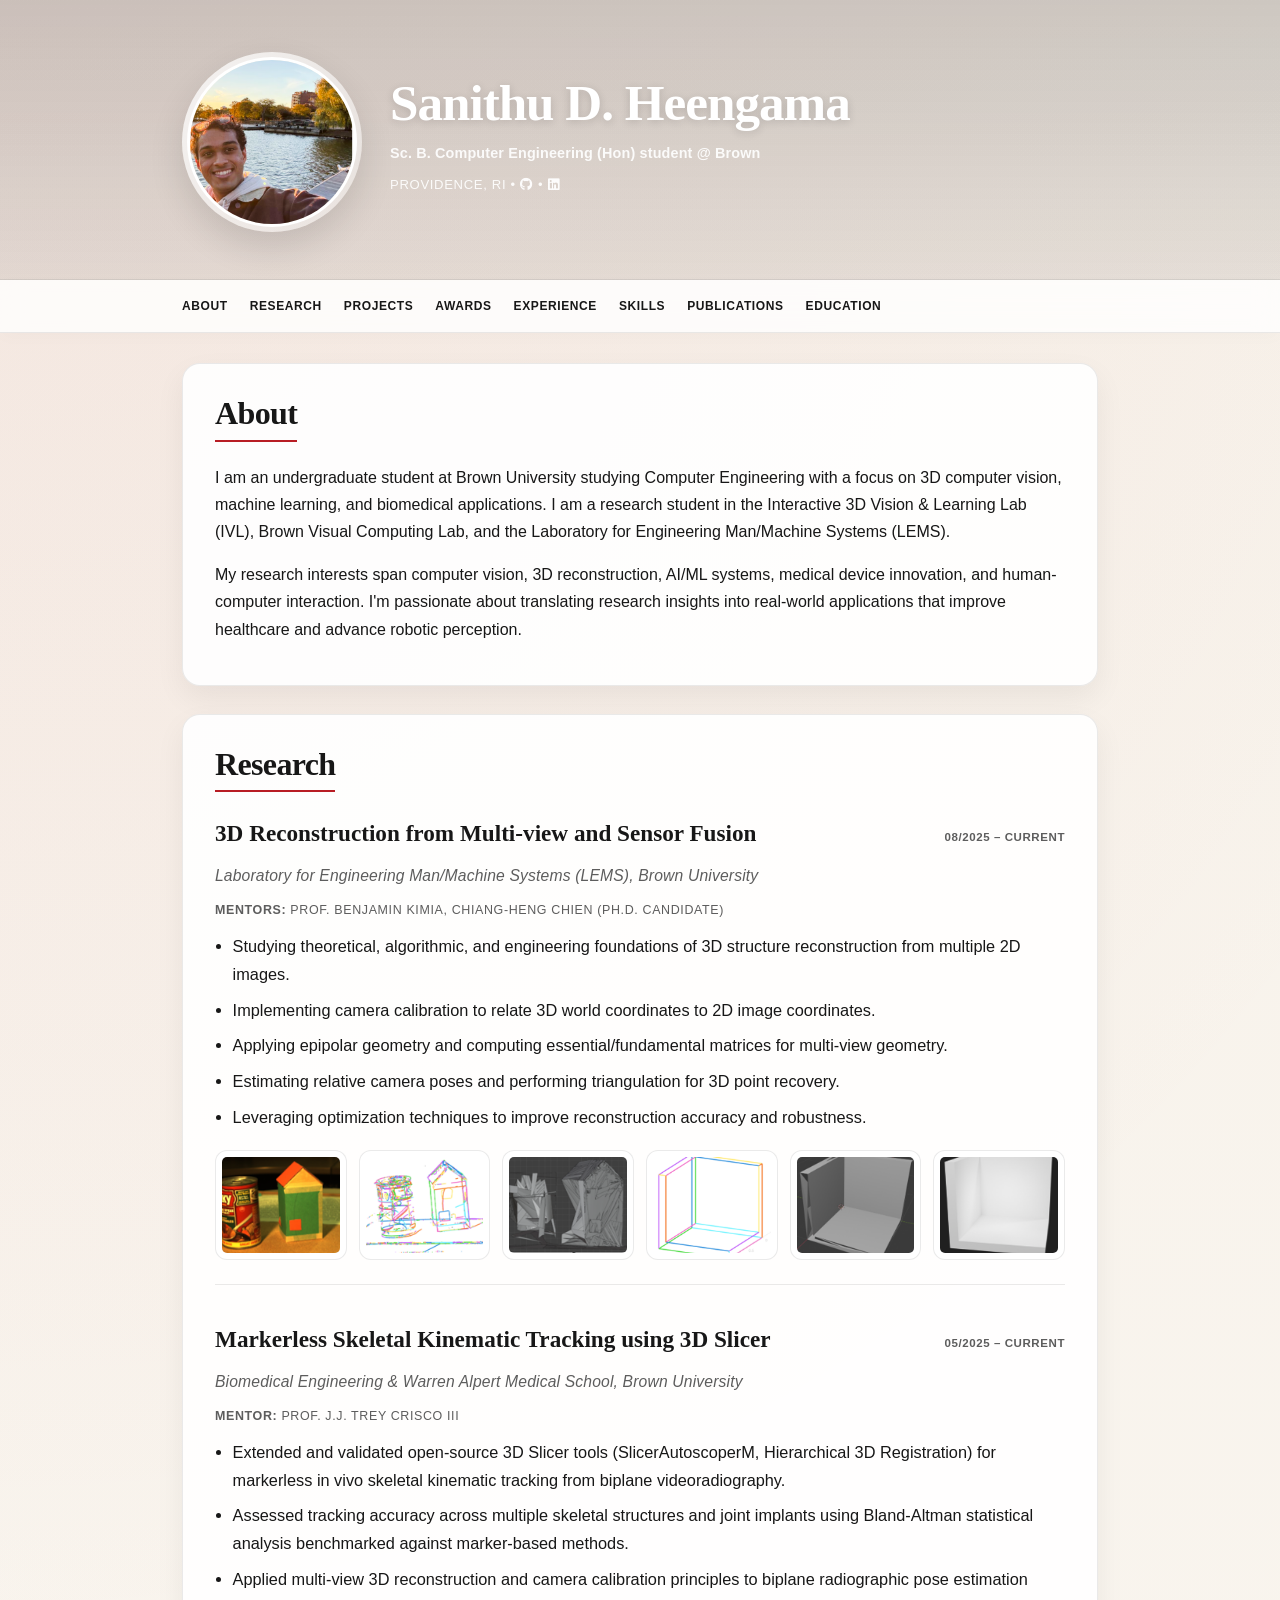
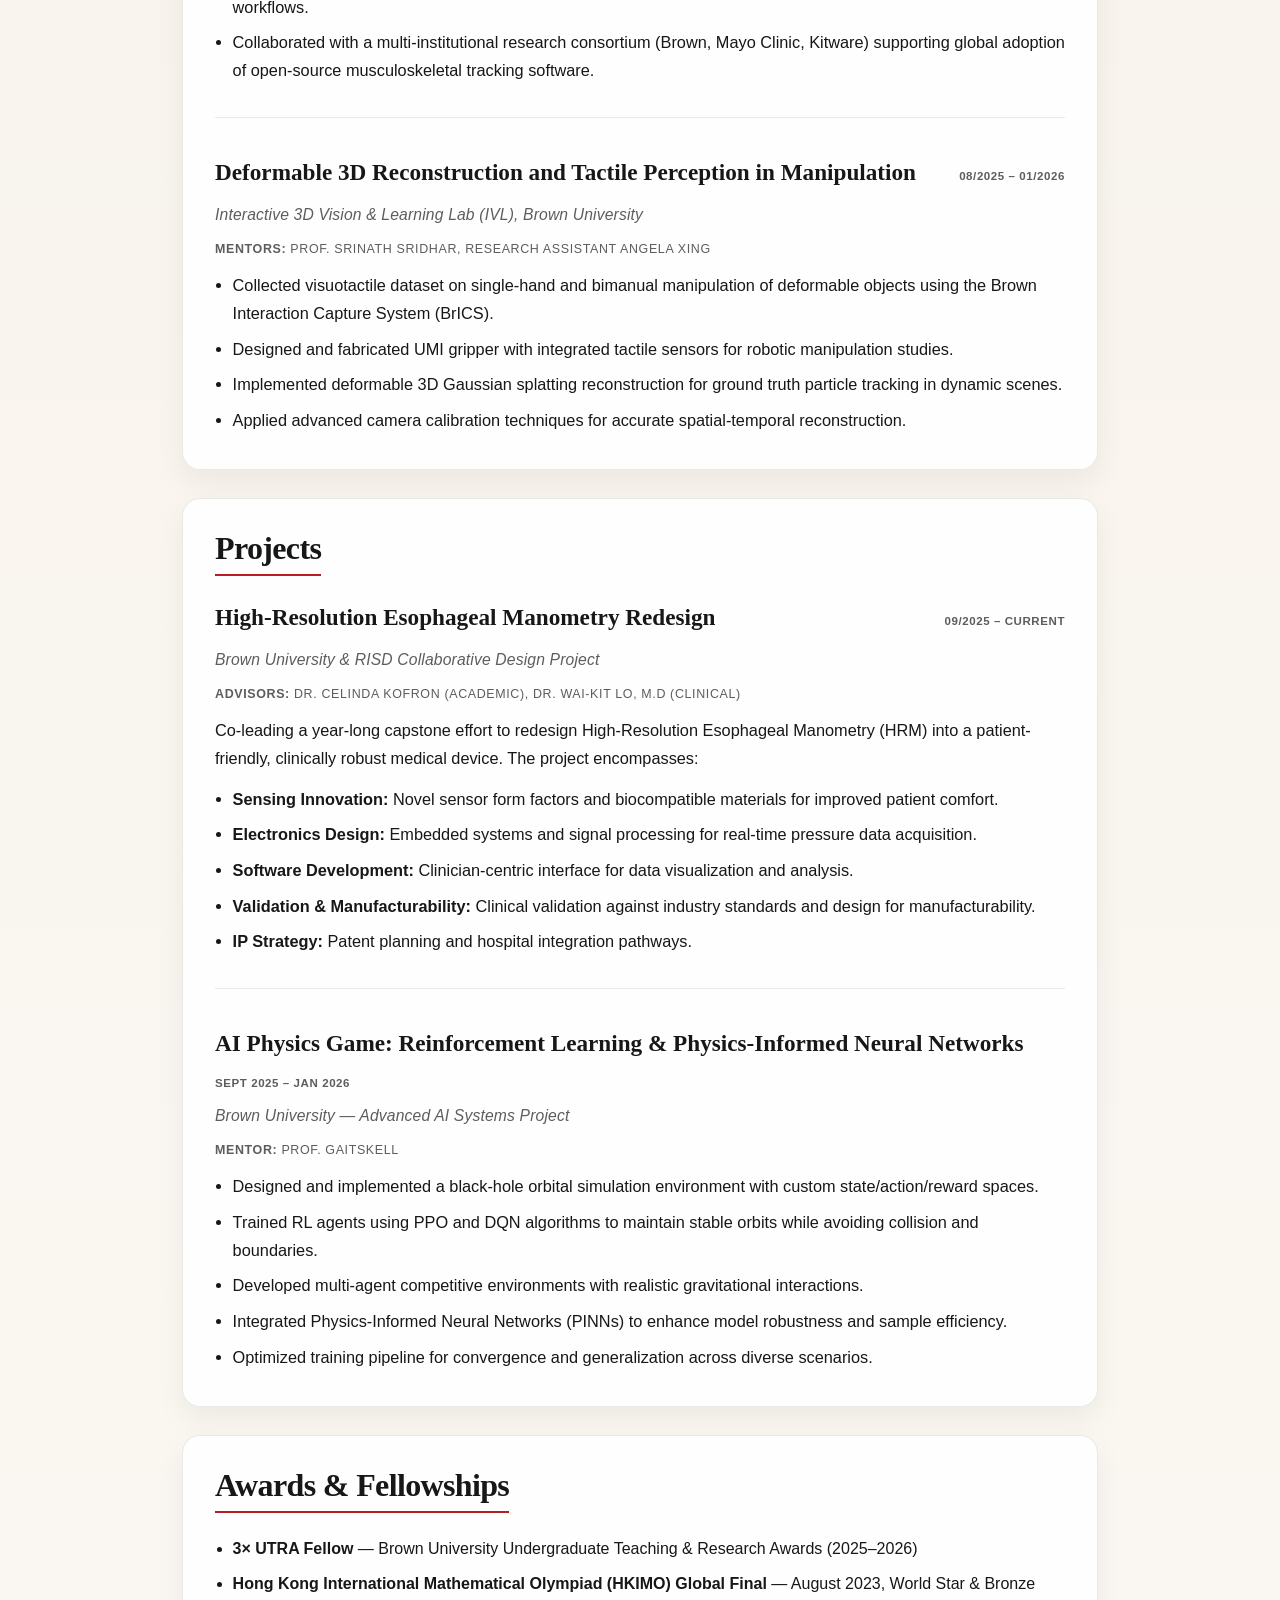
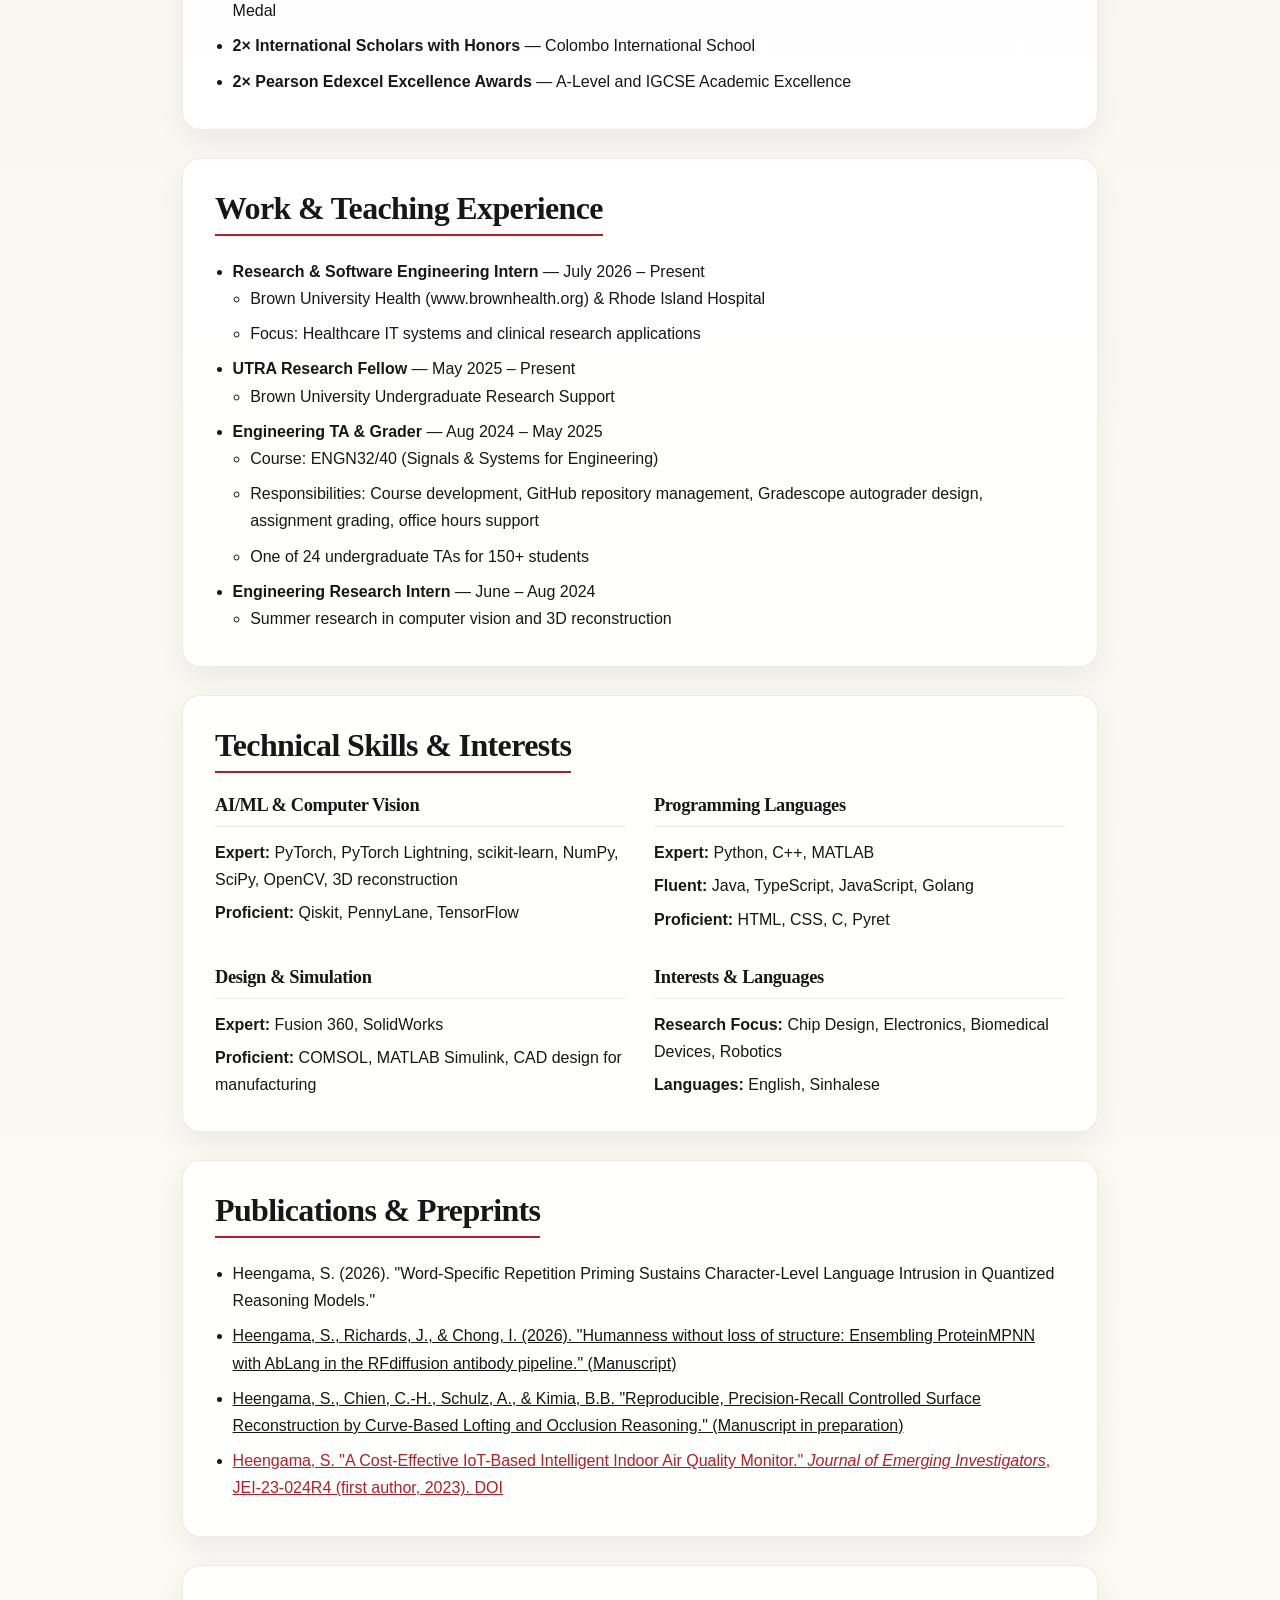
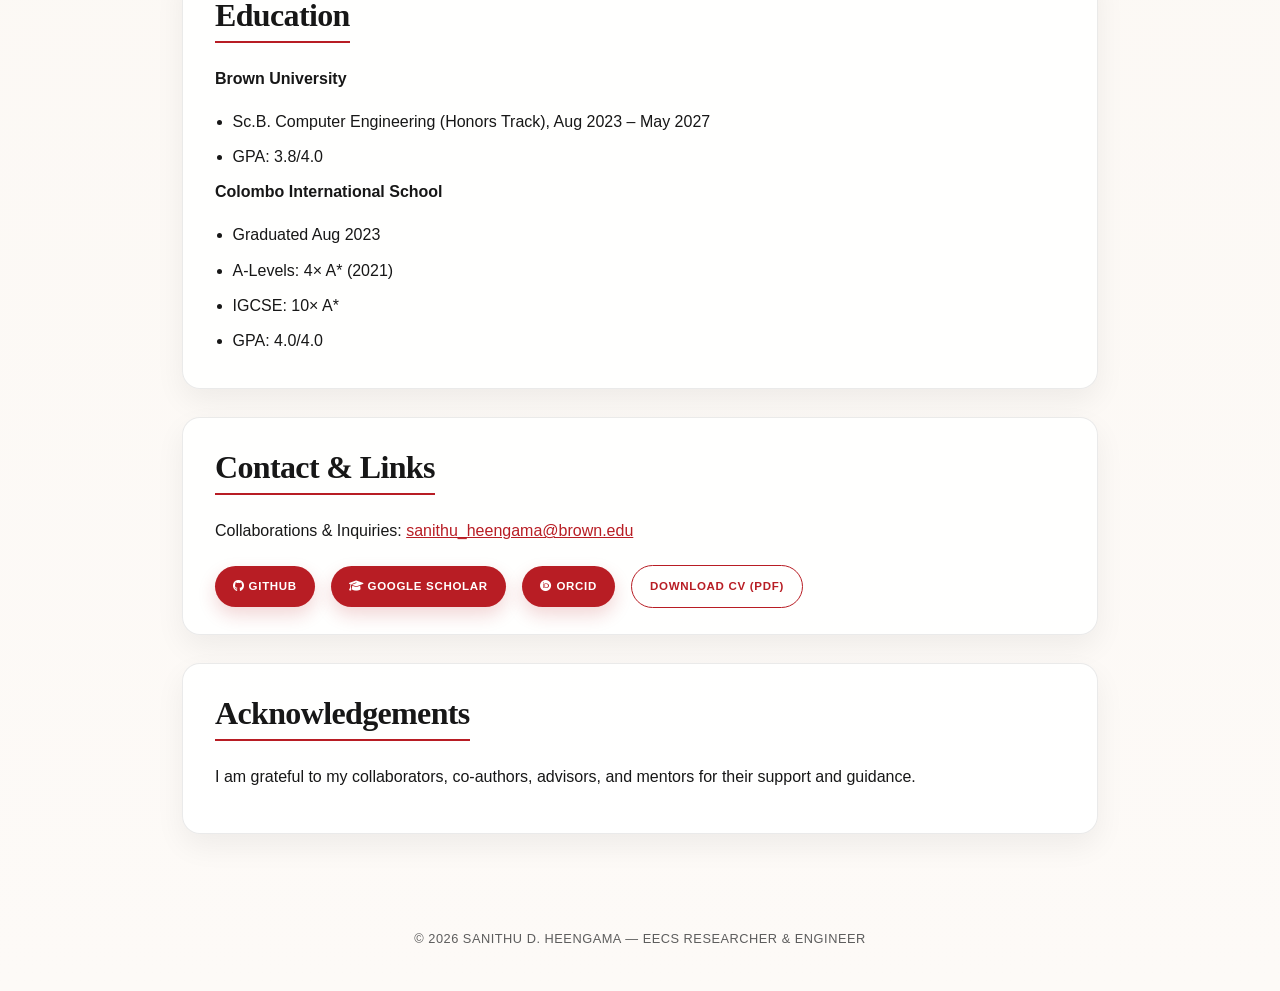
==== index.html @ b4d7bc7a "Fix DOI link formatting in publications section" ====
<!doctype html>
<html lang="en">

<head>
  <meta charset="utf-8" />
  <meta name="viewport" content="width=device-width,initial-scale=1" />
  <title>Sanithu D. Heengama — Portfolio</title>
  <link rel="stylesheet" href="assets/style.css">
  <link rel="stylesheet" href="https://cdnjs.cloudflare.com/ajax/libs/font-awesome/6.4.2/css/all.min.css">
</head>

<body>
  <header class="site-header">
    <div class="container header-inner">
      <div class="avatar-wrap" data-reveal>
        <img class="avatar" id="profileImage" src="assets/Sanuthu_Heengama_Pic_2.jpg" alt="Sanithu Heengama" />
      </div>
      <div>
        <h1 class="name">Sanithu D. Heengama</h1>
        <p class="tagline">Sc. B. Computer Engineering (Hon) student @ Brown</p>
        <p class="meta">
          Providence, RI •
          <a href="https://github.com/sanithuheen" class="social-icon github-icon" title="GitHub"><i
              class="fab fa-github"></i></a> •
          <a href="https://www.linkedin.com/in/sanithu-heengama/" class="social-icon" title="LinkedIn"><i
              class="fab fa-linkedin"></i></a>
        </p>
      </div>
    </div>
  </header>

  <nav class="nav">
    <div class="container">
      <a href="#about">About</a>
      <a href="#research">Research</a>
      <a href="#projects">Projects</a>
      <a href="#awards">Awards</a>
      <a href="#experience">Experience</a>
      <a href="#skills">Skills</a>
      <a href="#publications">Publications</a>
      <a href="#education">Education</a>
    </div>
  </nav>

  <main class="container">
    <section id="about" class="card" data-reveal>
      <h2>About</h2>
      <p>I am an undergraduate student at Brown University studying Computer Engineering with a focus on 3D computer vision, machine learning, and biomedical applications. I am a research student in the Interactive 3D Vision & Learning Lab (IVL), Brown Visual Computing Lab, and the Laboratory for Engineering Man/Machine Systems (LEMS).</p>
      <p>My research interests span computer vision, 3D reconstruction, AI/ML systems, medical device innovation, and human-computer interaction. I'm passionate about translating research insights into real-world applications that improve healthcare and advance robotic perception.</p>
    </section>

    <section id="research" class="card" data-reveal>
      <h2>Research</h2>

      <div class="project-item">
        <div class="project-header">
          <div class="project-title">3D Reconstruction from Multi-view and Sensor Fusion</div>
          <div class="project-date">08/2025 – Current</div>
        </div>
        <div class="project-subtitle">Laboratory for Engineering Man/Machine Systems (LEMS), Brown University</div>
        <div class="mentors"><strong>Mentors:</strong> Prof. Benjamin Kimia, Chiang-Heng Chien (Ph.D. Candidate)</div>
        <div class="project-content">
          <ul>
            <li>Studying theoretical, algorithmic, and engineering foundations of 3D structure reconstruction from multiple 2D images.</li>
            <li>Implementing camera calibration to relate 3D world coordinates to 2D image coordinates.</li>
            <li>Applying epipolar geometry and computing essential/fundamental matrices for multi-view geometry.</li>
            <li>Estimating relative camera poses and performing triangulation for 3D point recovery.</li>
            <li>Leveraging optimization techniques to improve reconstruction accuracy and robustness.</li>
          </ul>

          <div class="project-gallery">
            <img src="assets/data_image_a.png" alt="Data image A" class="zoom-img" />
            <img src="assets/data_image_b.png" alt="Data image B" class="zoom-img" />
            <img src="assets/data_image_c.png" alt="Data image C" class="zoom-img" />
            <img src="assets/Preliminary_a.png" alt="Preliminary image A" class="zoom-img" />
            <img src="assets/Preliminary_b.png" alt="Preliminary image B" class="zoom-img" />
            <img src="assets/Preliminary_c.png" alt="Preliminary image C" class="zoom-img" />
          </div>
        </div>
      </div>

      <div class="project-item">
        <div class="project-header">
          <div class="project-title">Markerless Skeletal Kinematic Tracking using 3D Slicer</div>
          <div class="project-date">05/2025 – Current</div>
        </div>
        <div class="project-subtitle">Biomedical Engineering & Warren Alpert Medical School, Brown University</div>
        <div class="mentors"><strong>Mentor:</strong> Prof. J.J. Trey Crisco III</div>
        <div class="project-content">
          <ul>
            <li>Extended and validated open-source 3D Slicer tools (SlicerAutoscoperM, Hierarchical 3D Registration) for markerless in vivo skeletal kinematic tracking from biplane videoradiography.</li>
            <li>Assessed tracking accuracy across multiple skeletal structures and joint implants using Bland-Altman statistical analysis benchmarked against marker-based methods.</li>
            <li>Applied multi-view 3D reconstruction and camera calibration principles to biplane radiographic pose estimation workflows.</li>
            <li>Collaborated with a multi-institutional research consortium (Brown, Mayo Clinic, Kitware) supporting global adoption of open-source musculoskeletal tracking software.</li>
          </ul>
        </div>
      </div>

      <div class="project-item">
        <div class="project-header">
          <div class="project-title">Deformable 3D Reconstruction and Tactile Perception in Manipulation</div>
          <div class="project-date">08/2025 – 01/2026</div>
        </div>
        <div class="project-subtitle">Interactive 3D Vision & Learning Lab (IVL), Brown University</div>
        <div class="mentors"><strong>Mentors:</strong> Prof. Srinath Sridhar, Research Assistant Angela Xing</div>
        <div class="project-content">
          <ul>
            <li>Collected visuotactile dataset on single-hand and bimanual manipulation of deformable objects using the Brown Interaction Capture System (BrICS).</li>
            <li>Designed and fabricated UMI gripper with integrated tactile sensors for robotic manipulation studies.</li>
            <li>Implemented deformable 3D Gaussian splatting reconstruction for ground truth particle tracking in dynamic scenes.</li>
            <li>Applied advanced camera calibration techniques for accurate spatial-temporal reconstruction.</li>
          </ul>
        </div>
      </div>
    </section>

    <section id="projects" class="card" data-reveal>
      <h2>Projects</h2>

      <div class="project-item">
        <div class="project-header">
          <div class="project-title">High-Resolution Esophageal Manometry Redesign</div>
          <div class="project-date">09/2025 – Current</div>
        </div>
        <div class="project-subtitle">Brown University & RISD Collaborative Design Project</div>
        <div class="mentors"><strong>Advisors:</strong> Dr. Celinda Kofron (Academic), Dr. Wai-Kit Lo, M.D (Clinical)</div>
        <div class="project-content">
          <p>Co-leading a year-long capstone effort to redesign High-Resolution Esophageal Manometry (HRM) into a patient-friendly, clinically robust medical device. The project encompasses:</p>
          <ul>
            <li><strong>Sensing Innovation:</strong> Novel sensor form factors and biocompatible materials for improved patient comfort.</li>
            <li><strong>Electronics Design:</strong> Embedded systems and signal processing for real-time pressure data acquisition.</li>
            <li><strong>Software Development:</strong> Clinician-centric interface for data visualization and analysis.</li>
            <li><strong>Validation & Manufacturability:</strong> Clinical validation against industry standards and design for manufacturability.</li>
            <li><strong>IP Strategy:</strong> Patent planning and hospital integration pathways.</li>
          </ul>
        </div>
      </div>

      <div class="project-item">
        <div class="project-header">
          <div class="project-title">AI Physics Game: Reinforcement Learning & Physics-Informed Neural Networks</div>
          <div class="project-date">Sept 2025 – Jan 2026</div>
        </div>
        <div class="project-subtitle">Brown University — Advanced AI Systems Project</div>
        <div class="mentors"><strong>Mentor:</strong> Prof. Gaitskell</div>
        <div class="project-content">
          <ul>
            <li>Designed and implemented a black-hole orbital simulation environment with custom state/action/reward spaces.</li>
            <li>Trained RL agents using PPO and DQN algorithms to maintain stable orbits while avoiding collision and boundaries.</li>
            <li>Developed multi-agent competitive environments with realistic gravitational interactions.</li>
            <li>Integrated Physics-Informed Neural Networks (PINNs) to enhance model robustness and sample efficiency.</li>
            <li>Optimized training pipeline for convergence and generalization across diverse scenarios.</li>
          </ul>
        </div>
      </div>
    </section>

    <section id="awards" class="card" data-reveal>
      <h2>Awards & Fellowships</h2>
      <ul>
        <li><strong>3× UTRA Fellow</strong> — Brown University Undergraduate Teaching & Research Awards (2025–2026)</li>
        <li><strong>Hong Kong International Mathematical Olympiad (HKIMO) Global Final</strong> — August 2023, World Star & Bronze Medal</li>
        <li><strong>2× International Scholars with Honors</strong> — Colombo International School</li>
        <li><strong>2× Pearson Edexcel Excellence Awards</strong> — A-Level and IGCSE Academic Excellence</li>
      </ul>
    </section>

    <section id="experience" class="card" data-reveal>
      <h2>Work & Teaching Experience</h2>
      <ul>
        <li><strong>Research & Software Engineering Intern</strong> — July 2026 – Present
          <ul>
            <li>Brown University Health (www.brownhealth.org) & Rhode Island Hospital</li>
            <li>Focus: Healthcare IT systems and clinical research applications</li>
          </ul>
        </li>
        <li><strong>UTRA Research Fellow</strong> — May 2025 – Present
          <ul>
            <li>Brown University Undergraduate Research Support</li>
          </ul>
        </li>
        <li><strong>Engineering TA & Grader</strong> — Aug 2024 – May 2025
          <ul>
            <li>Course: ENGN32/40 (Signals & Systems for Engineering)</li>
            <li>Responsibilities: Course development, GitHub repository management, Gradescope autograder design, assignment grading, office hours support</li>
            <li>One of 24 undergraduate TAs for 150+ students</li>
          </ul>
        </li>
        <li><strong>Engineering Research Intern</strong> — June – Aug 2024
          <ul>
            <li>Summer research in computer vision and 3D reconstruction</li>
          </ul>
        </li>
      </ul>
    </section>

    <section id="skills" class="card" data-reveal>
      <h2>Technical Skills & Interests</h2>
      <div class="skills-grid">
        <div>
          <h3>AI/ML & Computer Vision</h3>
          <p><strong>Expert:</strong> PyTorch, PyTorch Lightning, scikit-learn, NumPy, SciPy, OpenCV, 3D reconstruction</p>
          <p><strong>Proficient:</strong> Qiskit, PennyLane, TensorFlow</p>
        </div>
        <div>
          <h3>Programming Languages</h3>
          <p><strong>Expert:</strong> Python, C++, MATLAB</p>
          <p><strong>Fluent:</strong> Java, TypeScript, JavaScript, Golang</p>
          <p><strong>Proficient:</strong> HTML, CSS, C, Pyret</p>
        </div>
        <div>
          <h3>Design & Simulation</h3>
          <p><strong>Expert:</strong> Fusion 360, SolidWorks</p>
          <p><strong>Proficient:</strong> COMSOL, MATLAB Simulink, CAD design for manufacturing</p>
        </div>
        <div>
          <h3>Interests & Languages</h3>
          <p><strong>Research Focus:</strong> Chip Design, Electronics, Biomedical Devices, Robotics</p>
          <p><strong>Languages:</strong> English, Sinhalese</p>
        </div>
      </div>
    </section>

    <section id="publications" class="card" data-reveal>
      <h2>Publications & Preprints</h2>
      <ul>
        <li>
          Heengama, S. (2026). "Word-Specific Repetition Priming Sustains Character-Level Language Intrusion in Quantized Reasoning Models." 
          <a href="https://doi.org/10.5281/zenodo.22108468" target="_blank"> <DOI</a>
        </li>
        <li>
          Heengama, S., Richards, J., & Chong, I. (2026). "Humanness without loss of structure: Ensembling ProteinMPNN with AbLang in the RFdiffusion antibody pipeline." (Manuscript)
        </li>
        <li>
          Heengama, S., Chien, C.-H., Schulz, A., & Kimia, B.B. "Reproducible, Precision-Recall Controlled Surface Reconstruction by Curve-Based Lofting and Occlusion Reasoning." (Manuscript in preparation)
        </li>
        <li>
          Heengama, S. "A Cost-Effective IoT-Based Intelligent Indoor Air Quality Monitor." <em>Journal of Emerging Investigators</em>, JEI-23-024R4 (first author, 2023). <a href="https://doi.org/10.59720/23-024" target="_blank">DOI</a>
        </li>
      </ul>
    </section>

    <section id="education" class="card" data-reveal>
      <h2>Education</h2>
      <p><strong>Brown University</strong></p>      <ul>
        <li>Sc.B. Computer Engineering (Honors Track), Aug 2023 – May 2027</li>
        <li>GPA: 3.8/4.0</li>
      </ul>
      <p><strong>Colombo International School</strong></p>
      <ul>
        <li>Graduated Aug 2023</li>
        <li>A-Levels: 4× A* (2021)</li>
        <li>IGCSE: 10× A*</li>
        <li>GPA: 4.0/4.0</li>
      </ul>
    </section>

    <section id="contact" class="card" data-reveal>
      <h2>Contact & Links</h2>
      <p>Collaborations & Inquiries: <a href="mailto:sanithu_heengama@brown.edu">sanithu_heengama@brown.edu</a></p>
       <div class="contact-links" style="margin-top: 20px; display: flex; gap: 16px; align-items: center; flex-wrap: wrap;">
        <a class="btn" href="https://github.com/sanithuheen" target="_blank" title="GitHub">
          <i class="fab fa-github"></i> GitHub
        </a>
        <a class="btn" href="https://scholar.google.com/citations?hl=en&user=tO_ezy0AAAAJ" target="_blank" title="Google Scholar">
          <i class="fas fa-graduation-cap"></i> Google Scholar
        </a>
        <a class="btn" href="https://orcid.org/my-orcid?orcid=0009-0007-6651-8717" target="_blank" title="ORCID">
          <i class="fab fa-orcid"></i> ORCID
        </a>
        <a class="btn btn-outline" href="assets/ML_CompEng_EE_Grad_CV_Heengama.pdf" download>Download CV (PDF)</a>
      </div>
    </section>

    <section id="acknowledgements" class="card" data-reveal>
      <h2>Acknowledgements</h2>
      <p>I am grateful to my collaborators, co-authors, advisors, and mentors for their support and guidance.</p>
    </section>
  </main>

  <footer class="site-footer">
    <div class="container">© <span id="year"></span> Sanithu D. Heengama — EECS Researcher & Engineer</div>
  </footer>

  <div id="lightbox">
    <img src="" alt="Zoomed Image">
  </div>

  <script>
    document.getElementById('year').textContent = new Date().getFullYear();

    const profileImages = [
      'assets/Sanuthu_Heengama_Pic_2.jpg',
      'assets/Profile_web.png',
      'assets/SH_Profile.png'
    ];

    const profileImage = document.getElementById('profileImage');

    function getRandomProfileImage() {
      return profileImages[Math.floor(Math.random() * profileImages.length)];
    }

    function rotateProfileImage() {
      const newSrc = getRandomProfileImage();

      if (newSrc !== profileImage.src) {
        profileImage.style.opacity = '0';

        setTimeout(() => {
          profileImage.src = newSrc;
          profileImage.style.opacity = '1';
        }, 300);
      }
    }

    setTimeout(() => {
      rotateProfileImage();
    }, 100);

    const io = new IntersectionObserver((entries) => {
      entries.forEach(e => { if (e.isIntersecting) { e.target.classList.add('visible'); io.unobserve(e.target) } });
    }, { threshold: 0.1 });
    document.querySelectorAll('[data-reveal]').forEach(el => io.observe(el));

    const lightbox = document.getElementById('lightbox');
    const lightboxImg = lightbox.querySelector('img');

    document.querySelectorAll('.zoom-img').forEach(img => {
      img.addEventListener('click', () => {
        lightboxImg.src = img.src;
        lightbox.classList.add('active');
      });
    });

    lightbox.addEventListener('click', () => {
      lightbox.classList.remove('active');
    });
  </script>
</body>

</html>
---- assets/style.css ----
:root {
  --bg: #f7f2ea;
  --bg-strong: #efe5d6;
  --card: rgba(255, 255, 255, 0.9);
  --card-strong: #fffdfb;
  --ink: #171717;
  --muted: #5d5d5d;
  --muted-soft: #8a8a8a;
  --accent: #b81d24;
  --accent-dark: #8f161b;
  --line: rgba(23, 23, 23, 0.09);
  --shadow: 0 12px 30px rgba(17, 17, 17, 0.06);
  --radius: 18px;
  --font-headline: Georgia, "Times New Roman", Times, serif;
  --font-body: "Segoe UI", Arial, sans-serif;
  --font-secondary: "Trebuchet MS", "Segoe UI", sans-serif;
}

* {
  box-sizing: border-box;
}

html {
  scroll-behavior: smooth;
}

body {
  margin: 0;
  font-family: var(--font-body);
  background:
    radial-gradient(circle at top left, rgba(184, 29, 36, 0.06), transparent 28%),
    linear-gradient(180deg, var(--bg) 0%, #fdfaf7 100%);
  color: var(--ink);
  line-height: 1.7;
}

img {
  max-width: 100%;
  display: block;
}

a {
  color: inherit;
}

.card p a,
.card li a {
  color: var(--accent);
}

.card a.btn {
  color: white;
}

.card a.btn-outline {
  color: var(--accent);
}

.card a.btn-outline:hover {
  color: var(--accent-dark);
}

.contact-links {
  display: flex;
  flex-wrap: wrap;
  gap: 10px 12px;
  align-items: center;
  margin-top: 1rem;
}

h1,
h2,
h3,
.name {
  font-family: var(--font-headline);
  color: var(--ink);
  line-height: 1.1;
  letter-spacing: -0.02em;
}

h1,
h2,
h3 {
  margin: 0 0 0.9rem;
}

p,
ul,
ol {
  margin-top: 0;
}

.tagline,
.meta,
.nav a,
.project-date,
.btn,
.mentors,
.project-subtitle {
  font-family: var(--font-secondary);
  letter-spacing: 0.05em;
}

/* Header & Nav */
.site-header {
  position: relative;
  background-image:
    linear-gradient(rgba(17, 17, 17, 0.18), rgba(17, 17, 17, 0.08)),
    url('hero.jpg');
  background-size: cover;
  background-position: center;
  padding: 52px 0 38px;
  min-height: 280px;
  border-bottom: 1px solid rgba(255, 255, 255, 0.12);
}

.container {
  max-width: 980px;
  margin: 0 auto;
  padding: 0 32px;
}

.header-inner {
  display: flex;
  align-items: center;
  gap: 28px;
}

.avatar-wrap {
  position: relative;
  flex-shrink: 0;
  width: 180px;
  height: 180px;
  border-radius: 50%;
  padding: 5px;
  background: linear-gradient(135deg, rgba(255, 255, 255, 0.8), rgba(255, 255, 255, 0.35));
  box-shadow: 0 15px 35px rgba(0, 0, 0, 0.12);
}

.avatar {
  width: 100%;
  height: 100%;
  object-fit: cover;
  border-radius: 50%;
  border: 3px solid rgba(255, 255, 255, 0.9);
  display: block;
  transition: opacity 0.5s ease, transform 0.4s ease, filter 0.4s ease;
  filter: saturate(1.05) contrast(1.02);
  background: #f3efe8;
}

.avatar-wrap:hover .avatar {
  transform: scale(1.02);
}

.name {
  font-size: clamp(2.2rem, 4vw, 3.2rem);
  margin: 0;
  color: #fff;
  text-shadow: 0 2px 8px rgba(0, 0, 0, 0.15);
}

.tagline {
  margin: 10px 0 0;
  font-size: 0.9rem;
  font-weight: 600;
  color: rgba(255, 255, 255, 0.9);
  letter-spacing: 0.01em;
  text-transform: none;
}

.meta {
  margin-top: 8px;
  font-size: 0.82rem;
  color: rgba(255, 255, 255, 0.9);
  text-transform: uppercase;
}

.meta a {
  color: #fff;
  text-decoration: none;
  opacity: 0.95;
}

.meta a:hover {
  color: #fff;
  opacity: 1;
}

.nav {
  position: sticky;
  top: 0;
  z-index: 100;
  background: rgba(255, 255, 255, 0.8);
  backdrop-filter: blur(12px);
  -webkit-backdrop-filter: blur(12px);
  border-bottom: 1px solid var(--line);
  box-shadow: 0 4px 18px rgba(17, 17, 17, 0.02);
}

.nav .container {
  display: flex;
  flex-wrap: wrap;
  gap: 18px 22px;
  align-items: center;
  padding-top: 16px;
  padding-bottom: 16px;
}

.nav a {
  position: relative;
  color: var(--ink);
  text-decoration: none;
  font-size: 0.75rem;
  font-weight: 700;
  text-transform: uppercase;
  transition: color 0.2s ease;
}

.nav a::after {
  content: "";
  position: absolute;
  left: 0;
  bottom: -6px;
  width: 100%;
  height: 2px;
  background: var(--accent);
  transform: scaleX(0);
  transform-origin: left;
  transition: transform 0.2s ease;
}

.nav a:hover {
  color: var(--accent);
}

.nav a:hover::after {
  transform: scaleX(1);
}

/* Cards */
main.container {
  padding-top: 30px;
  padding-bottom: 40px;
}

.card {
  background: var(--card);
  border: 1px solid var(--line);
  border-radius: var(--radius);
  box-shadow: var(--shadow);
  padding: 32px 32px 26px;
  margin-bottom: 28px;
}

.card h2 {
  display: inline-block;
  margin-bottom: 22px;
  padding-bottom: 8px;
  border-bottom: 2px solid var(--accent);
  font-size: clamp(1.5rem, 2.8vw, 2rem);
}

.project-item {
  margin-bottom: 2.2rem;
  padding-bottom: 1.5rem;
  border-bottom: 1px solid var(--line);
}

.project-item:last-child {
  border-bottom: none;
  margin-bottom: 0;
  padding-bottom: 0;
}

.project-header {
  display: flex;
  justify-content: space-between;
  align-items: baseline;
  flex-wrap: wrap;
  gap: 10px;
}

.project-title {
  font-size: clamp(1.1rem, 2vw, 1.45rem);
  font-weight: 700;
  font-family: var(--font-headline);
  color: var(--ink);
}

.project-date {
  font-size: 0.72rem;
  color: var(--muted);
  font-weight: 700;
  text-transform: uppercase;
  white-space: nowrap;
}

.project-subtitle {
  margin: 10px 0 10px;
  color: var(--muted);
  letter-spacing: 0.01em;
  text-transform: none;
  font-size: 0.98rem;
  font-style: italic;
}

.mentors {
  margin-bottom: 12px;
  font-size: 0.78rem;
  color: var(--muted);
  text-transform: uppercase;
}

.project-content {
  color: var(--ink);
  font-size: 1.02rem;
}

.project-content p {
  margin-bottom: 0.8rem;
}

.project-content ul,
.card ul,
.card ol {
  margin: 0;
  padding-left: 1.1rem;
}

.project-content li,
.card li {
  margin-bottom: 0.5rem;
}

.skills-grid {
  display: grid;
  grid-template-columns: repeat(2, minmax(0, 1fr));
  gap: 28px;
}

.skills-grid h3 {
  margin-bottom: 12px;
  padding-bottom: 10px;
  border-bottom: 1px solid var(--line);
  font-size: 1.15rem;
}

.skills-grid p {
  margin-bottom: 0.4rem;
}

.btn {
  display: inline-block;
  padding: 11px 18px;
  border-radius: 999px;
  background: var(--accent);
  color: white;
  text-decoration: none;
  font-size: 0.72rem;
  font-weight: 700;
  text-transform: uppercase;
  letter-spacing: 0.06em;
  transition: transform 0.2s ease, box-shadow 0.2s ease, background 0.2s ease;
  box-shadow: 0 8px 18px rgba(184, 29, 36, 0.18);
}

.btn:hover {
  background: var(--accent-dark);
  transform: translateY(-1px);
}

.btn-outline {
  background: transparent;
  border: 1px solid var(--accent);
  color: var(--accent);
  box-shadow: none;
}

.btn-outline:hover {
  background: rgba(184, 29, 36, 0.04);
  color: var(--accent-dark);
}

.site-footer {
  padding: 26px 0 42px;
  text-align: center;
  color: var(--muted);
  font-size: 0.8rem;
  letter-spacing: 0.04em;
  text-transform: uppercase;
}

/* Reveal */
[data-reveal] {
  opacity: 0;
  transform: translateY(18px);
  transition: opacity 0.7s ease, transform 0.7s ease;
}

[data-reveal].visible {
  opacity: 1;
  transform: translateY(0);
}

/* Project Gallery */
.project-gallery {
  display: grid;
  grid-template-columns: repeat(auto-fill, minmax(120px, 1fr));
  gap: 12px;
  margin-top: 18px;
}

.zoom-img {
  width: 100%;
  height: 110px;
  object-fit: cover;
  padding: 6px;
  border: 1px solid var(--line);
  border-radius: 12px;
  background: #fff;
  cursor: pointer;
  transition: transform 0.2s ease, border-color 0.2s ease, box-shadow 0.2s ease;
}

.zoom-img:hover {
  transform: translateY(-2px);
  border-color: rgba(184, 29, 36, 0.25);
  box-shadow: 0 8px 18px rgba(17, 17, 17, 0.08);
}

/* Lightbox */
#lightbox {
  position: fixed;
  inset: 0;
  display: none;
  align-items: center;
  justify-content: center;
  z-index: 9999;
  background: rgba(10, 10, 10, 0.82);
  cursor: zoom-out;
  padding: 24px;
}

#lightbox img {
  max-width: min(90vw, 980px);
  max-height: 90vh;
  border-radius: 14px;
  box-shadow: 0 30px 60px rgba(0, 0, 0, 0.35);
}

#lightbox.active {
  display: flex;
}

/* Mobile */
@media (max-width: 700px) {
  .site-header {
    padding-top: 32px;
    min-height: 220px;
  }

  .header-inner {
    flex-direction: column;
    align-items: flex-start;
    text-align: left;
  }

  .avatar-wrap {
    width: 140px;
    height: 140px;
  }

  .nav .container {
    gap: 10px 16px;
    padding-top: 12px;
    padding-bottom: 12px;
  }

  .nav a {
    font-size: 0.68rem;
  }

  .card {
    padding: 24px 20px 20px;
  }

  .skills-grid {
    grid-template-columns: 1fr;
  }

  .project-header {
    flex-direction: column;
    align-items: flex-start;
    gap: 4px;
  }

  .project-date {
    order: -1;
  }

  .contact-links .btn {
    flex: 1 1 100%;
    text-align: center;
  }
}
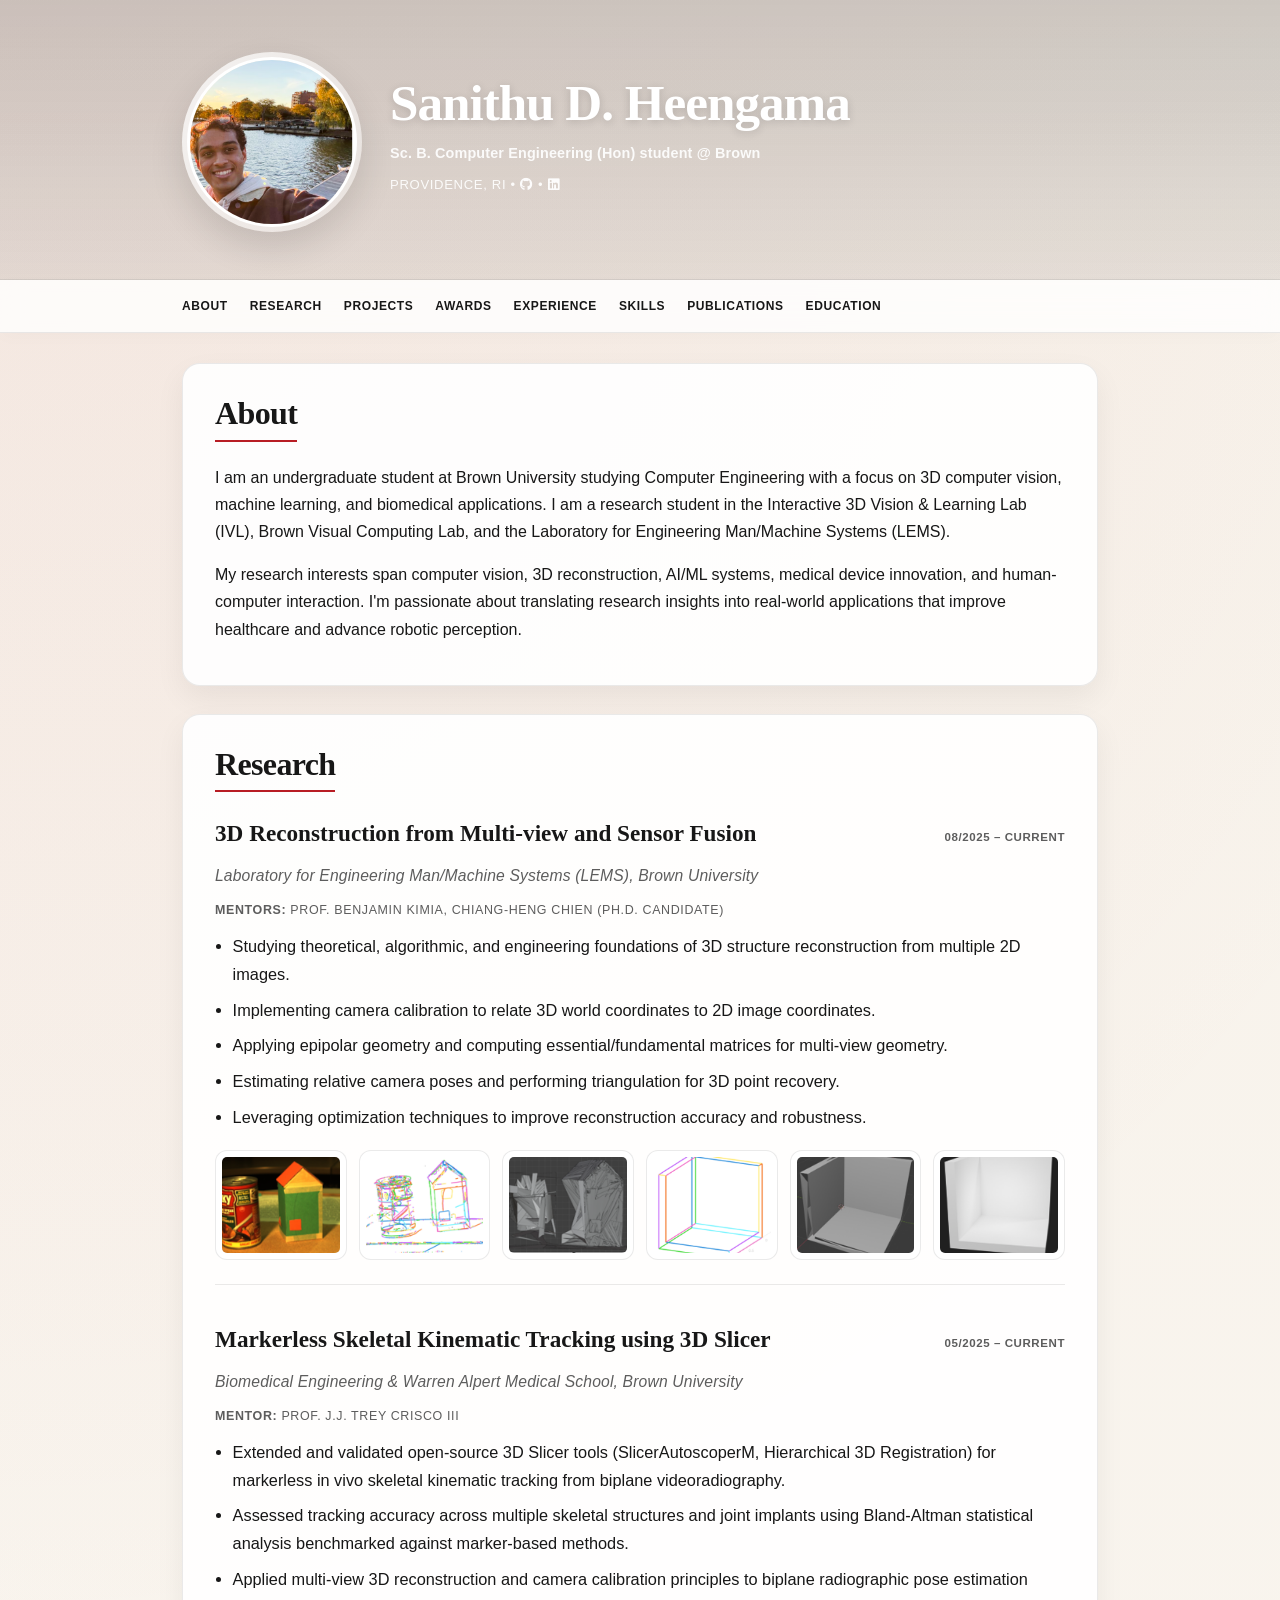
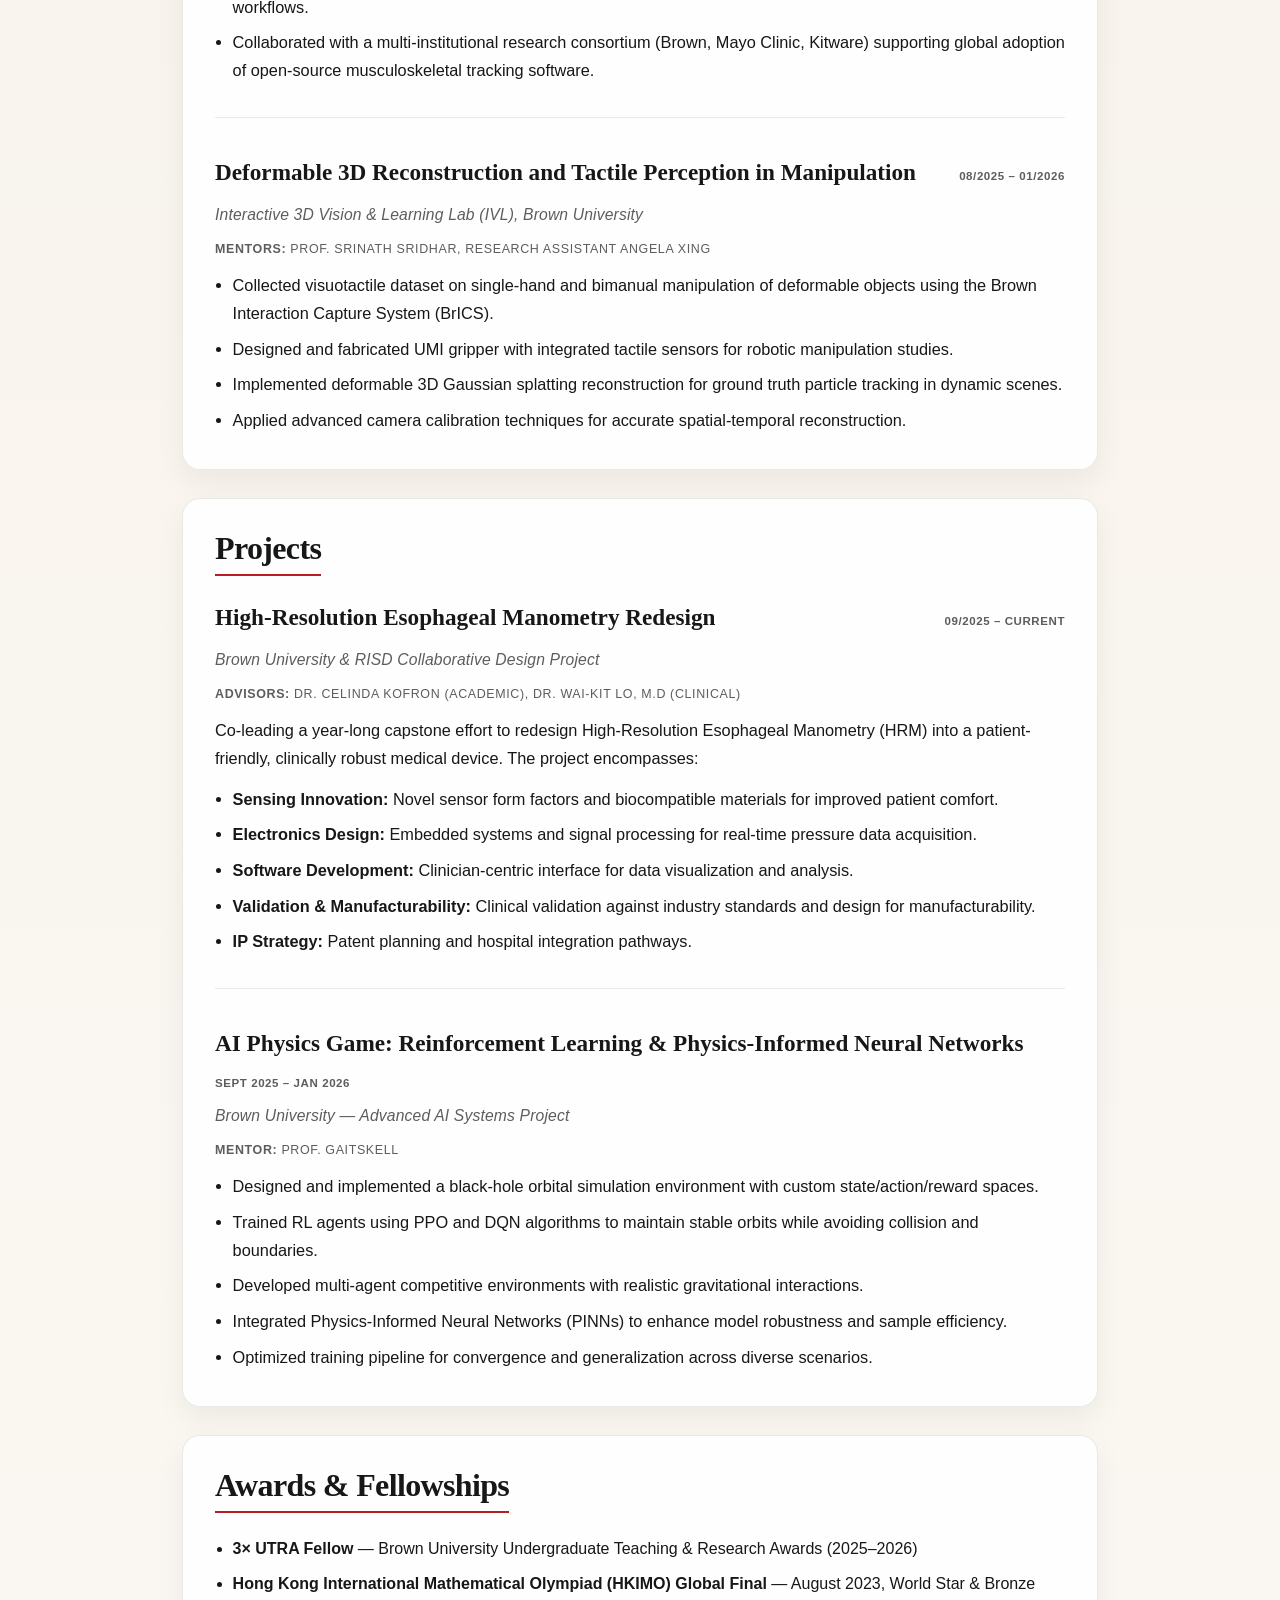
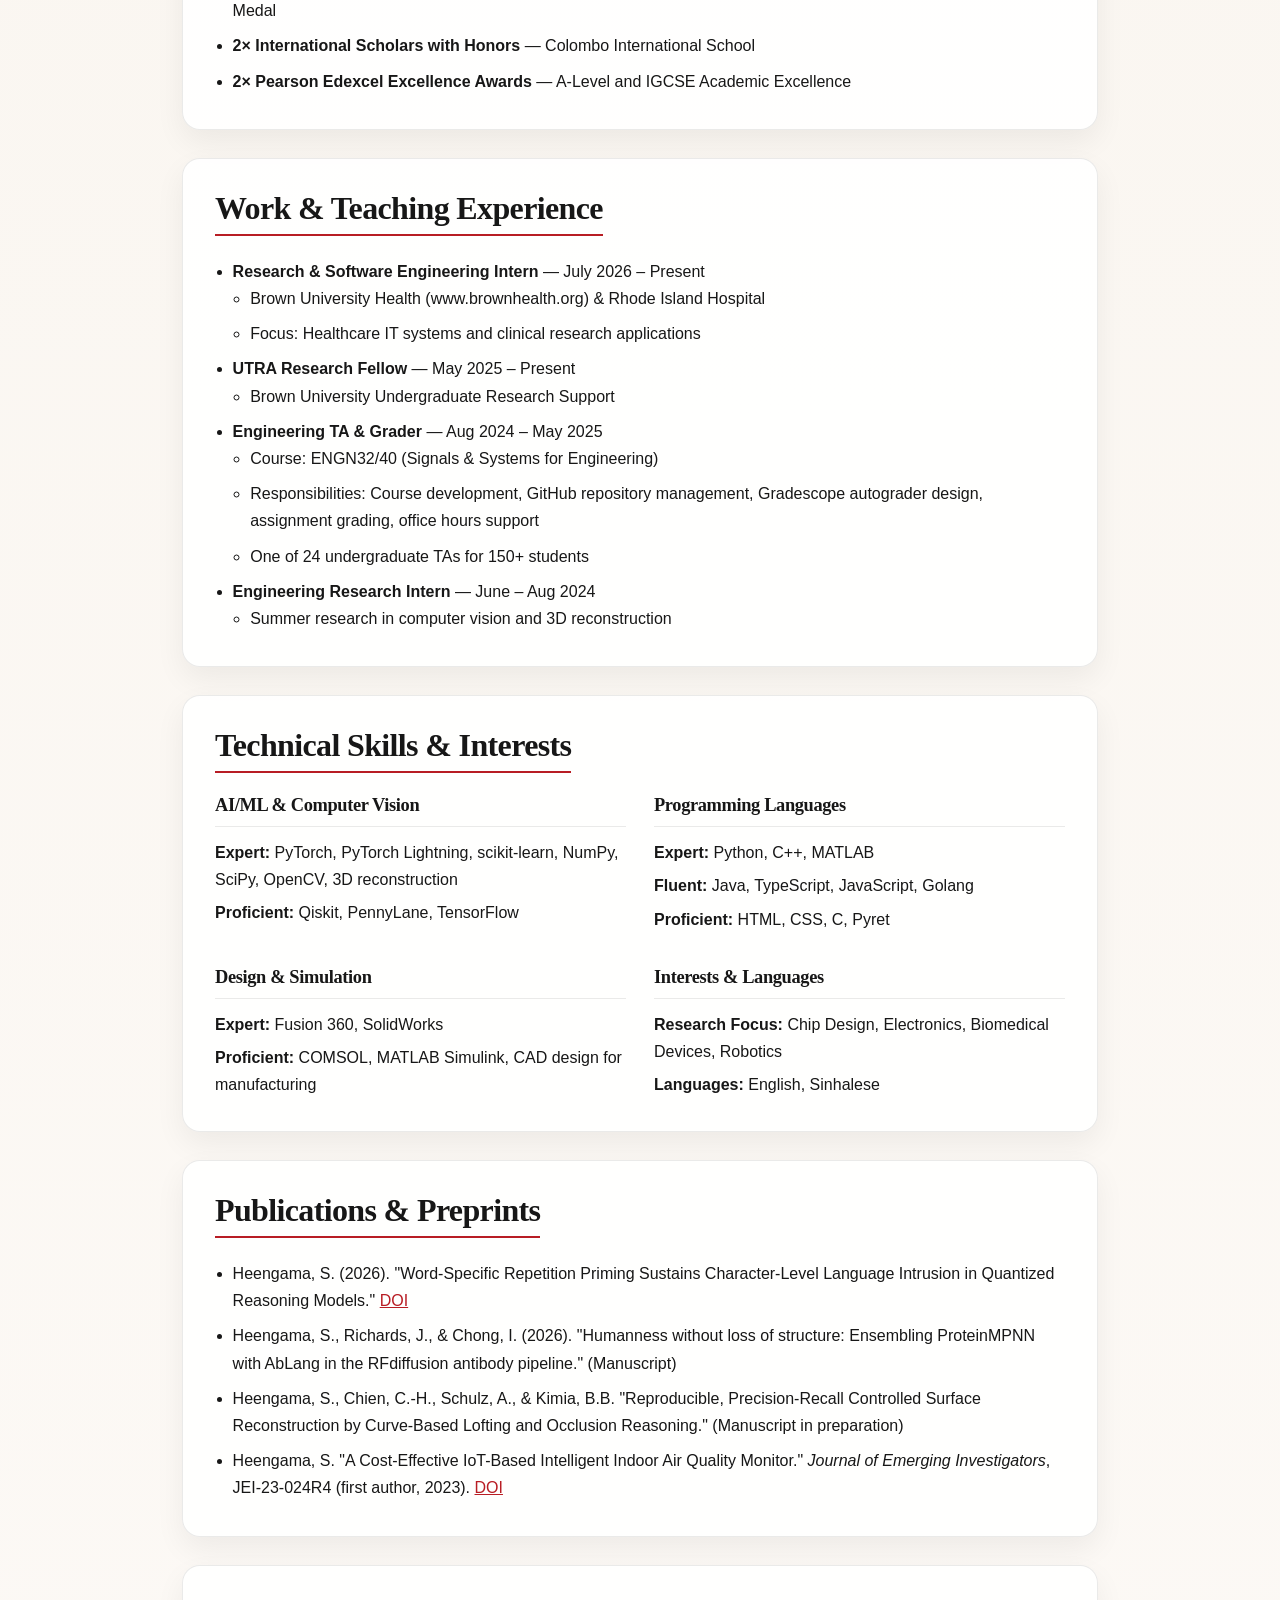
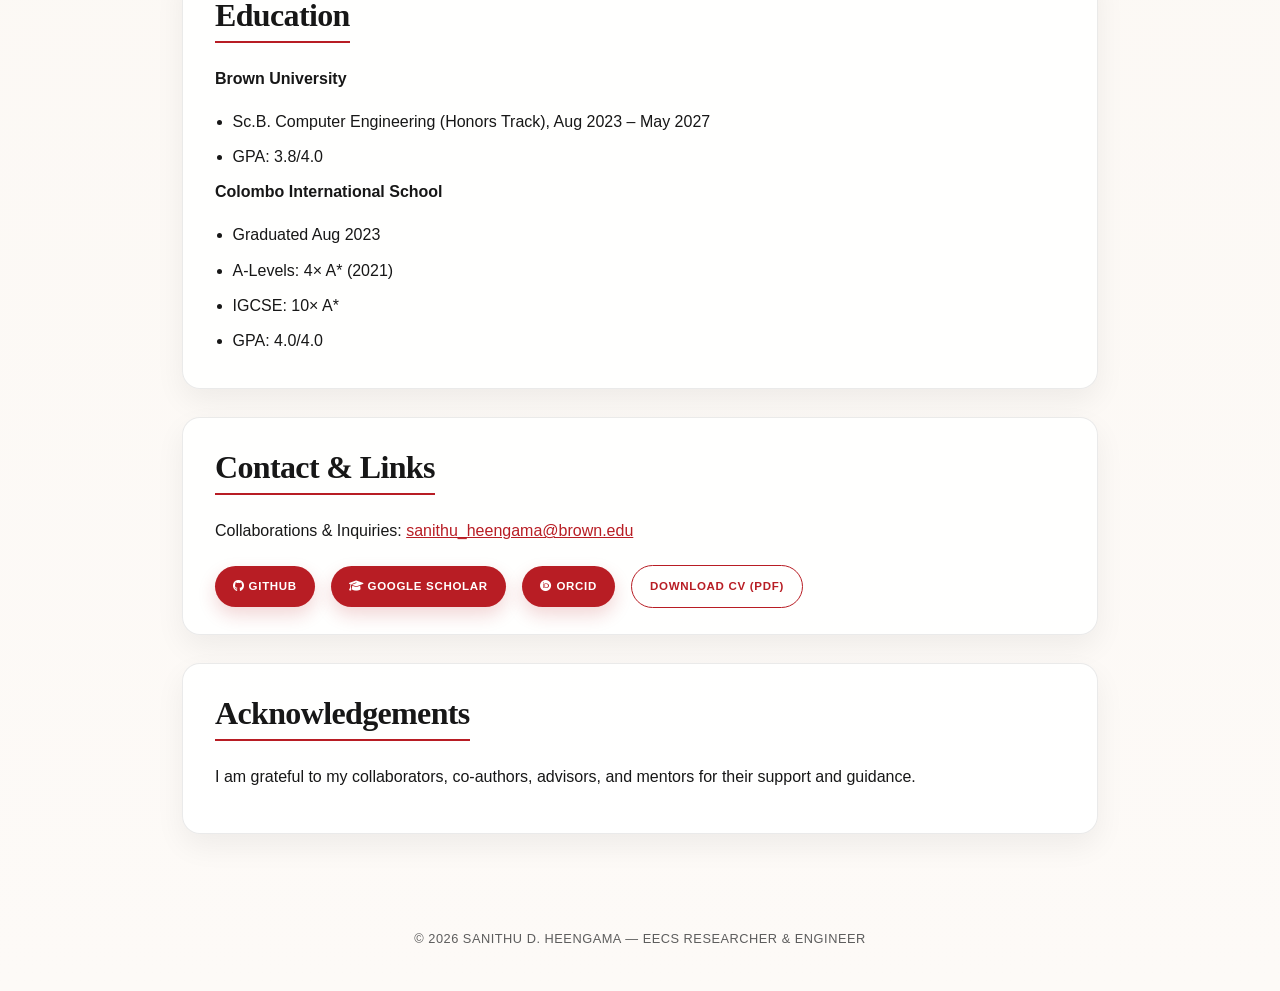
==== commit ac98a6c2: "Fix DOI link formatting in publications section" ====
--- a/index.html
+++ b/index.html
@@ -226,7 +226,7 @@
       <ul>
         <li>
           Heengama, S. (2026). "Word-Specific Repetition Priming Sustains Character-Level Language Intrusion in Quantized Reasoning Models." 
-          <a href="https://doi.org/10.5281/zenodo.22108468" target="_blank"> <DOI</a>
+          <a href="https://doi.org/10.5281/zenodo.22108468" target="_blank">DOI</a>
         </li>
         <li>
           Heengama, S., Richards, J., & Chong, I. (2026). "Humanness without loss of structure: Ensembling ProteinMPNN with AbLang in the RFdiffusion antibody pipeline." (Manuscript)
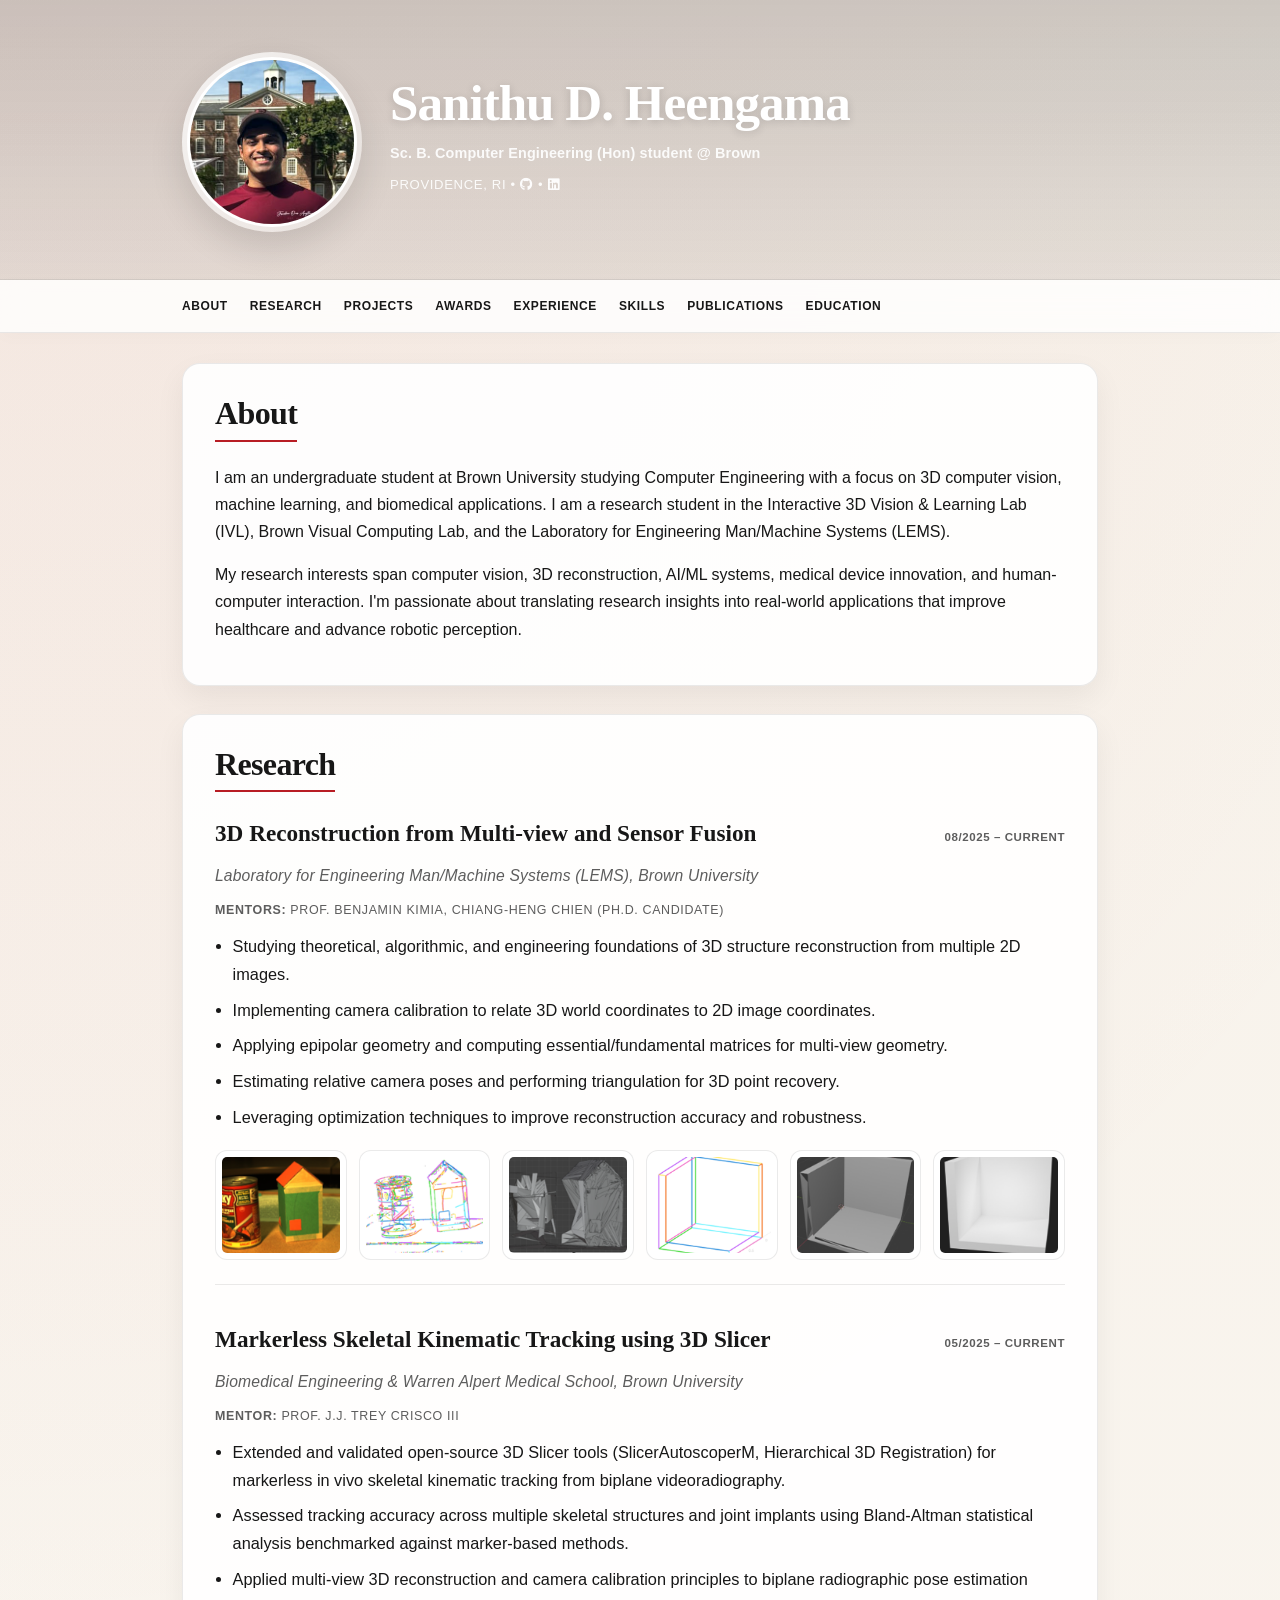
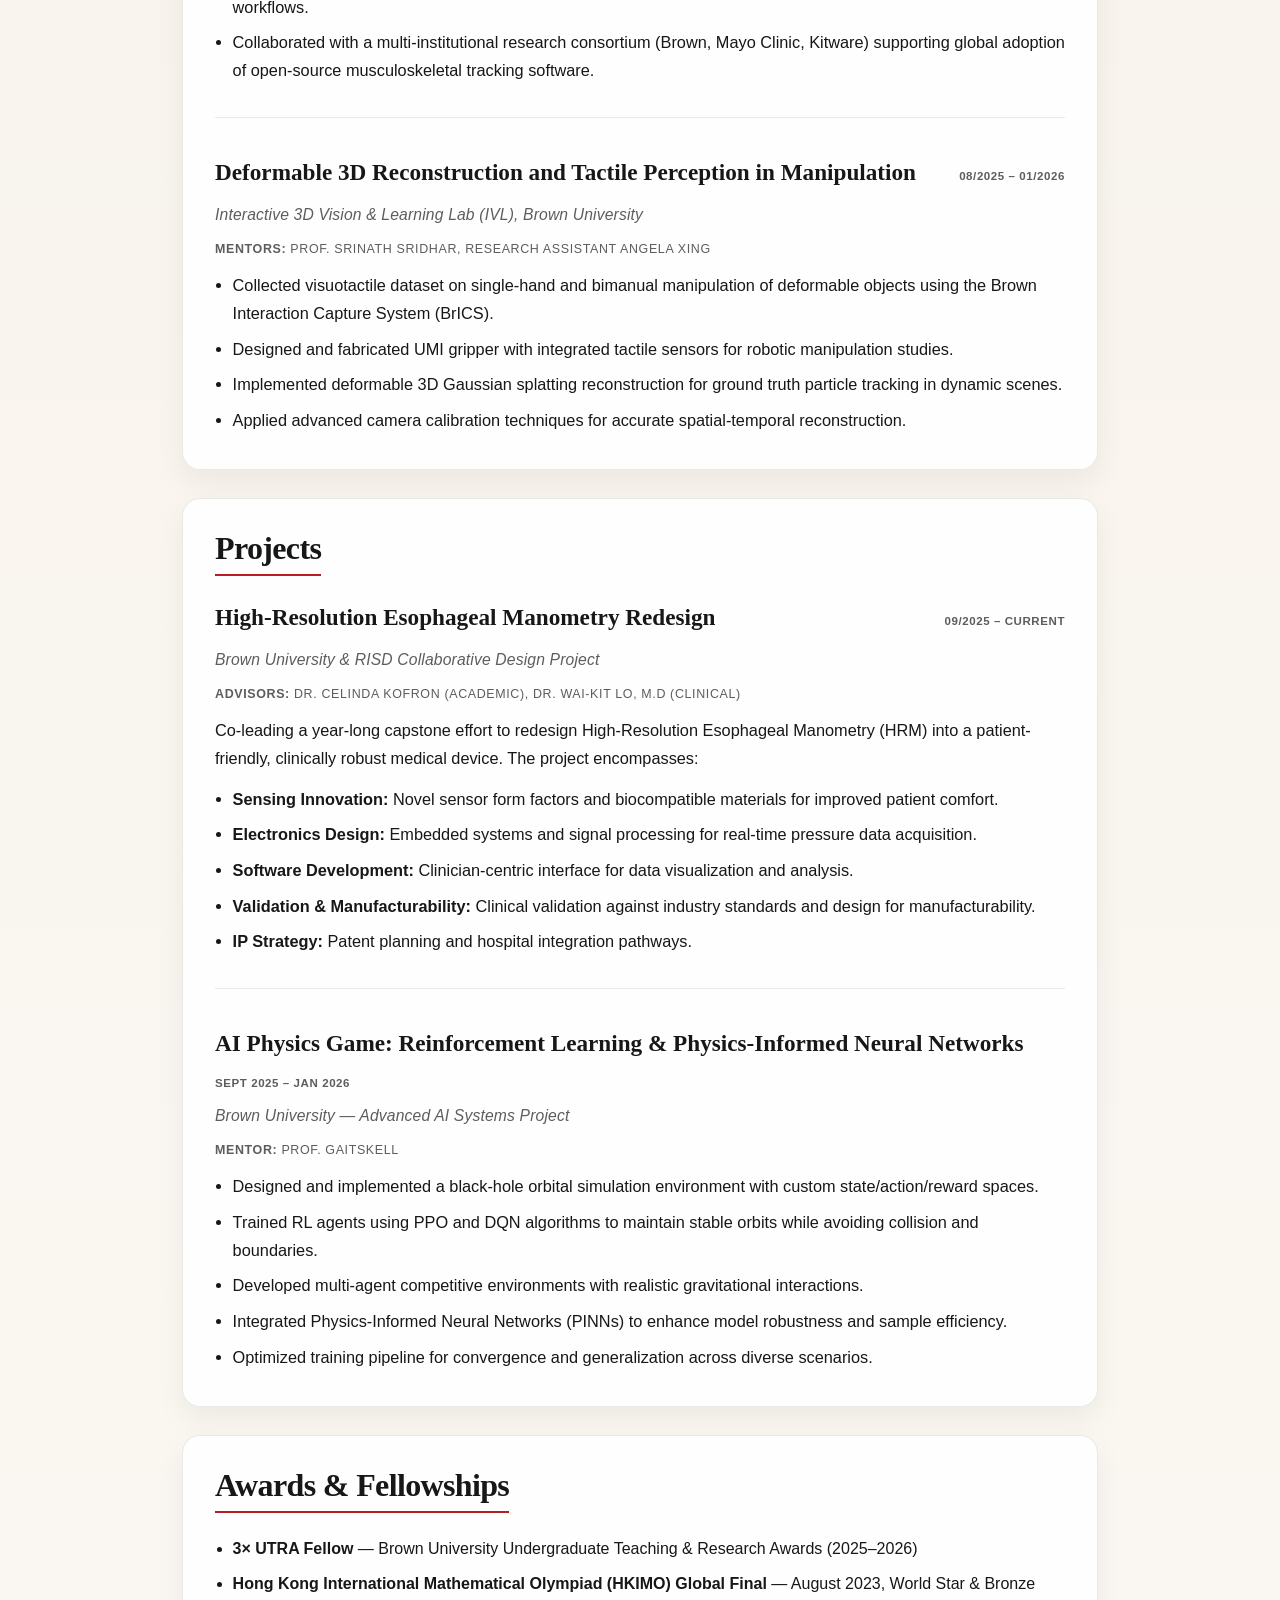
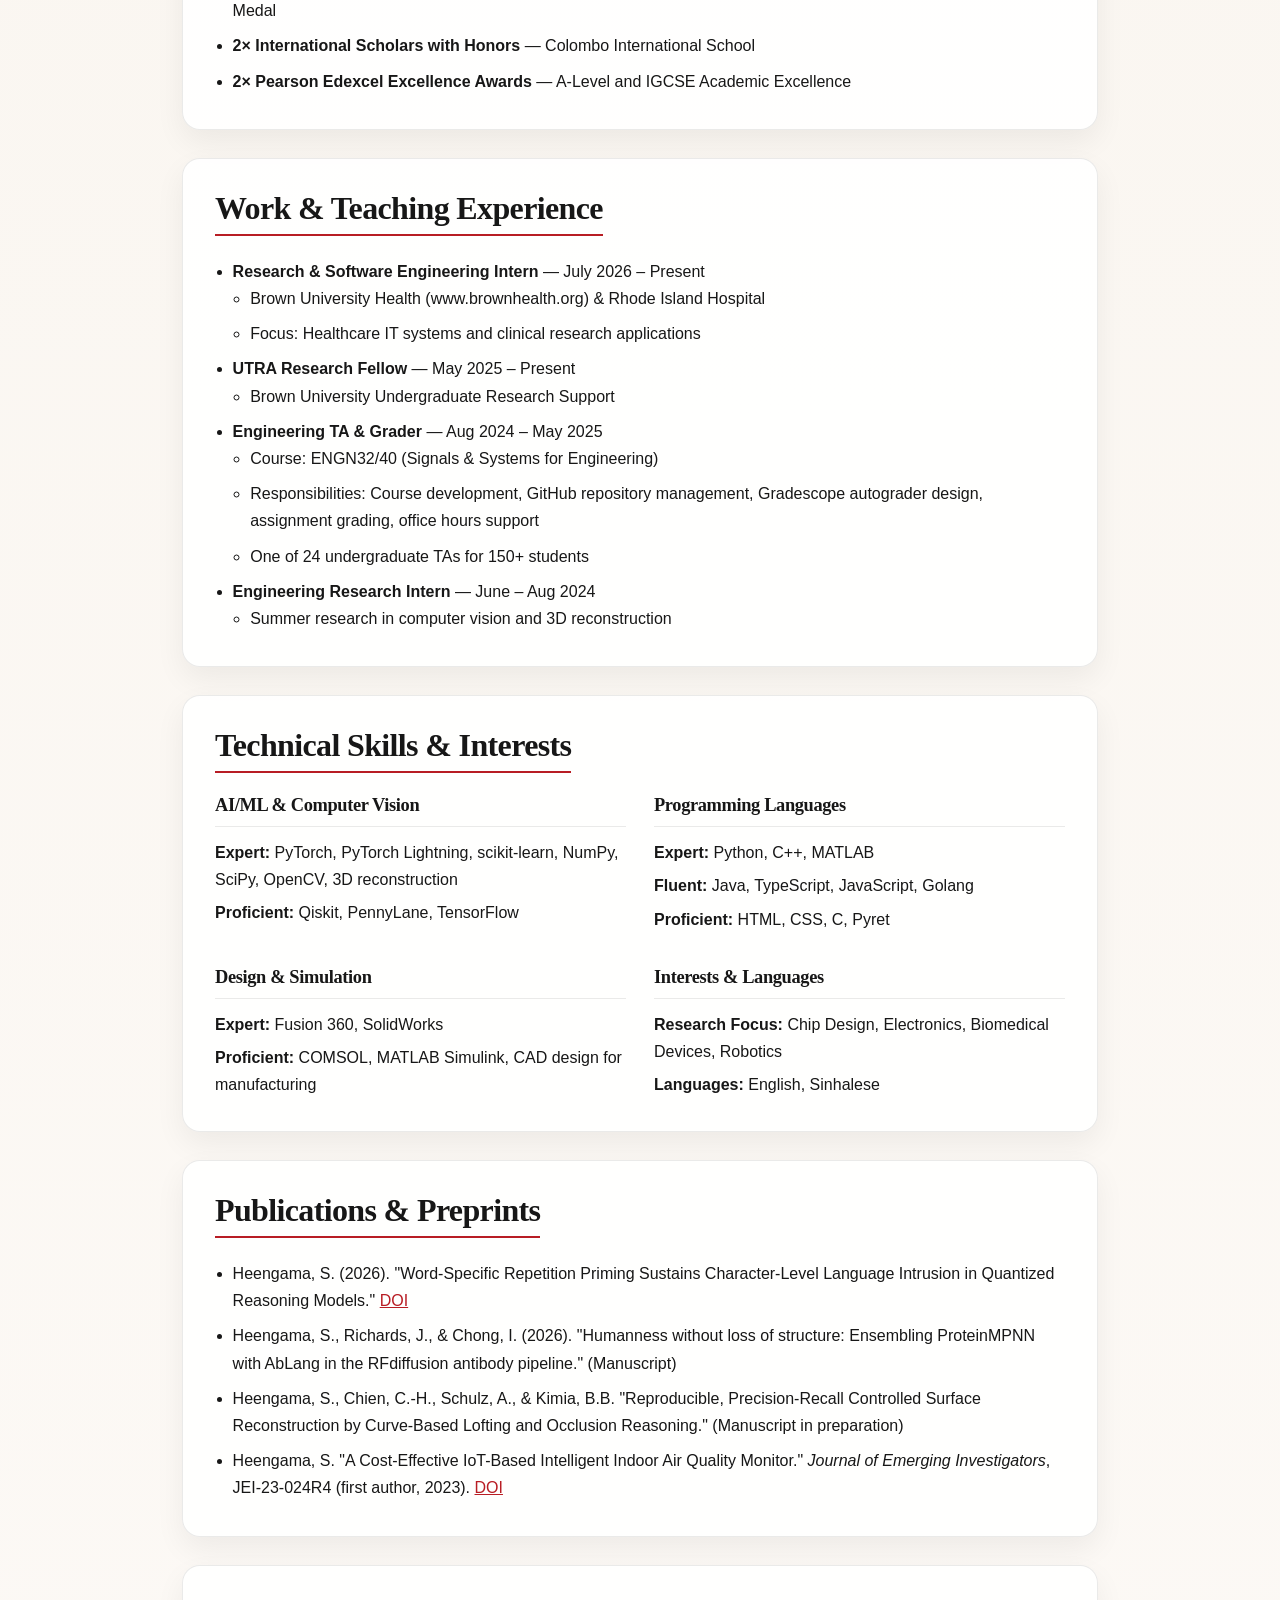
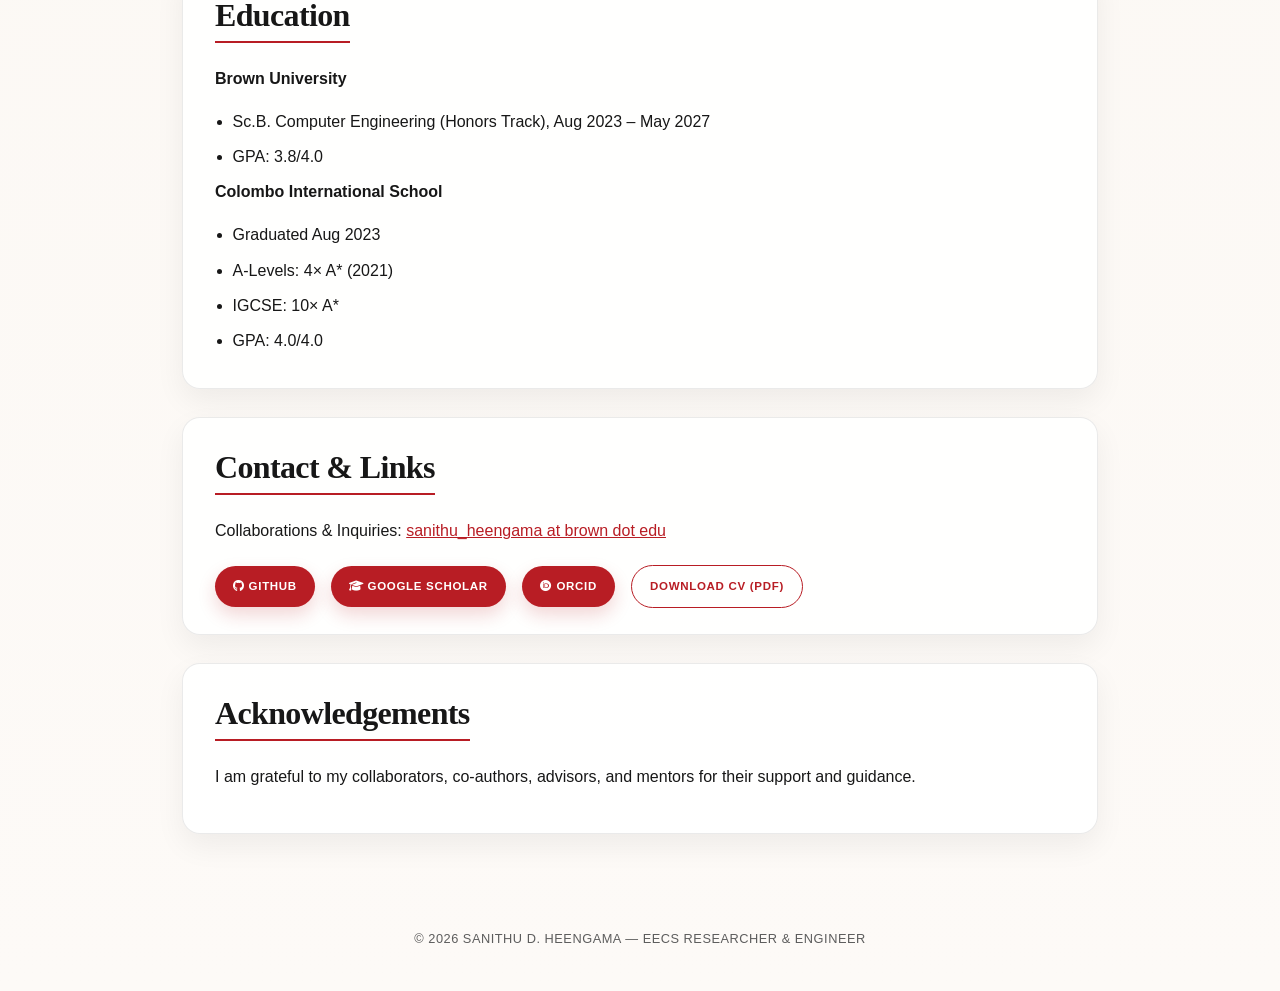
==== commit ec3a97ca: "Update index.html" ====
--- a/index.html
+++ b/index.html
@@ -257,7 +257,7 @@
 
     <section id="contact" class="card" data-reveal>
       <h2>Contact & Links</h2>
-      <p>Collaborations & Inquiries: <a href="mailto:sanithu_heengama@brown.edu">sanithu_heengama@brown.edu</a></p>
+      <p>Collaborations & Inquiries: <a href="mailto:sanithu_heengama@brown.edu">sanithu_heengama at brown dot edu</a></p>
        <div class="contact-links" style="margin-top: 20px; display: flex; gap: 16px; align-items: center; flex-wrap: wrap;">
         <a class="btn" href="https://github.com/sanithuheen" target="_blank" title="GitHub">
           <i class="fab fa-github"></i> GitHub
@@ -291,8 +291,7 @@
 
     const profileImages = [
       'assets/Sanuthu_Heengama_Pic_2.jpg',
-      'assets/Profile_web.png',
-      'assets/SH_Profile.png'
+      'assets/Profile_web.png',      
     ];
 
     const profileImage = document.getElementById('profileImage');
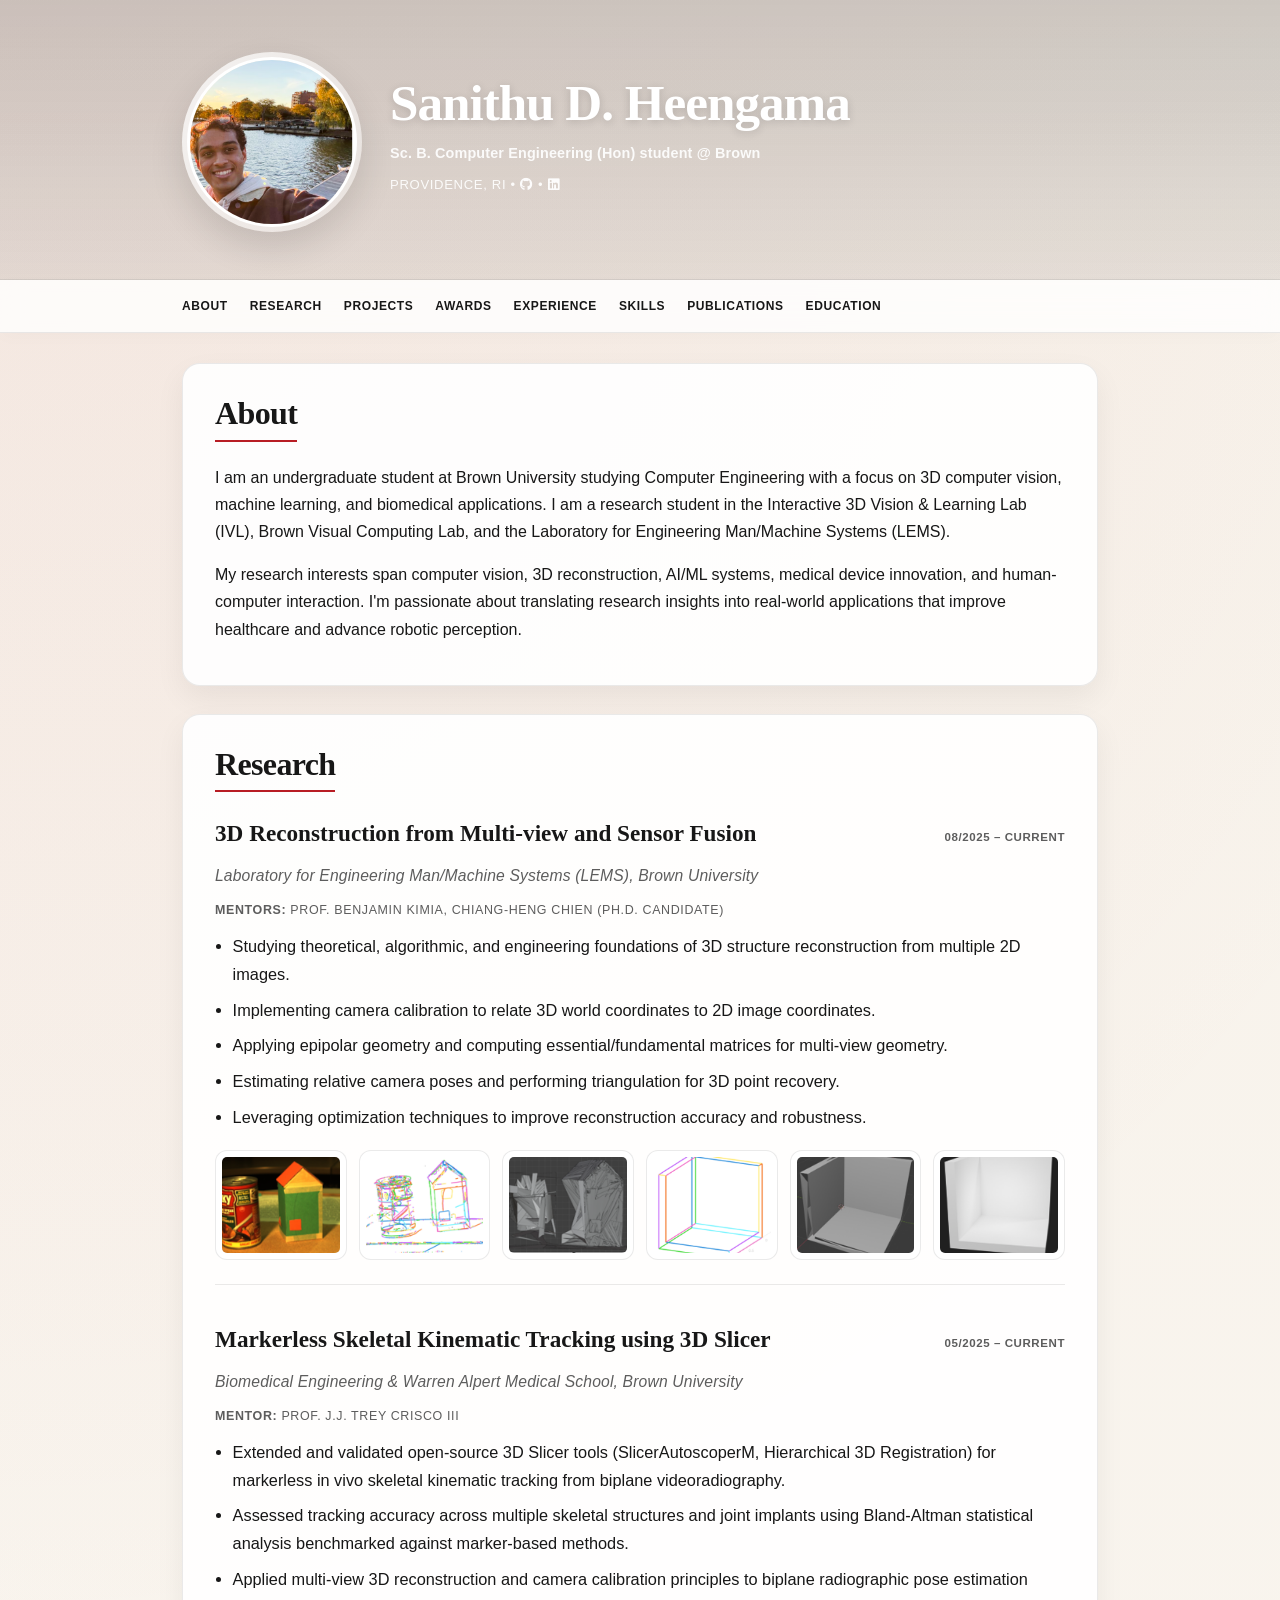
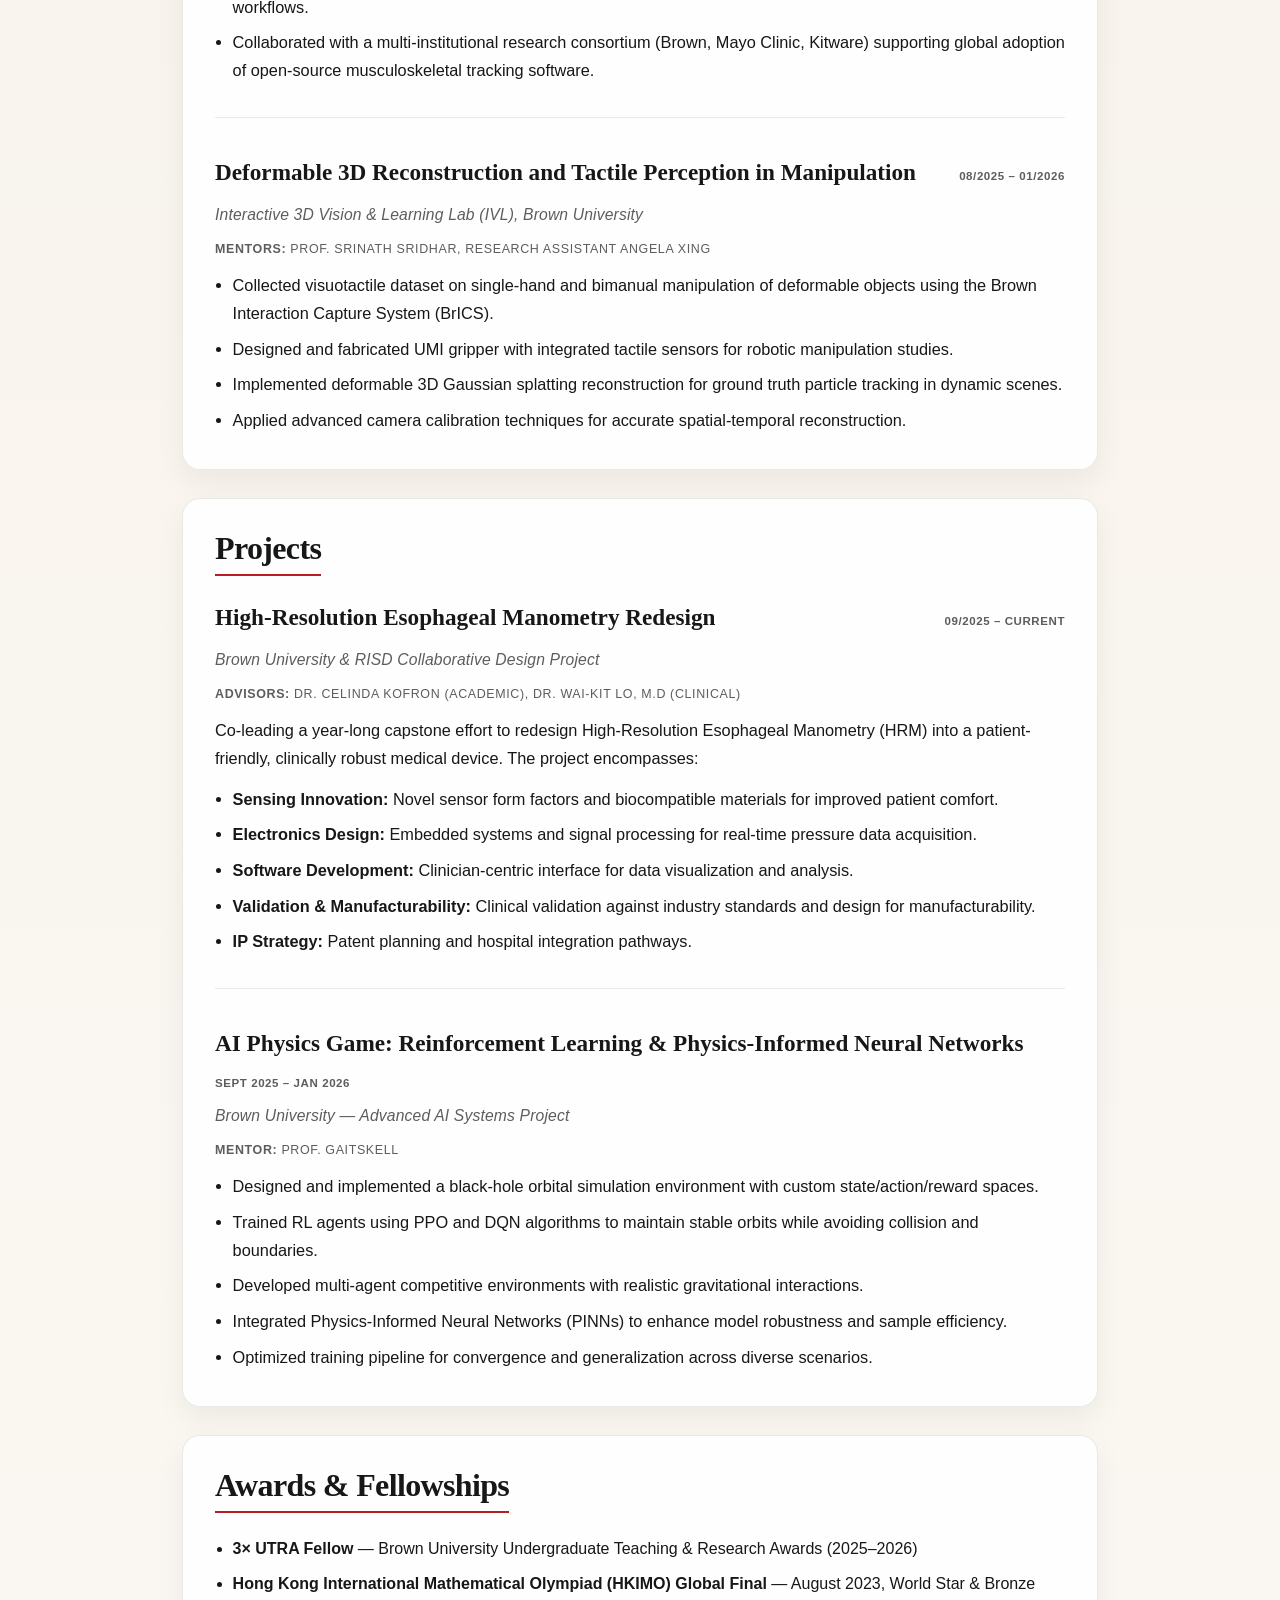
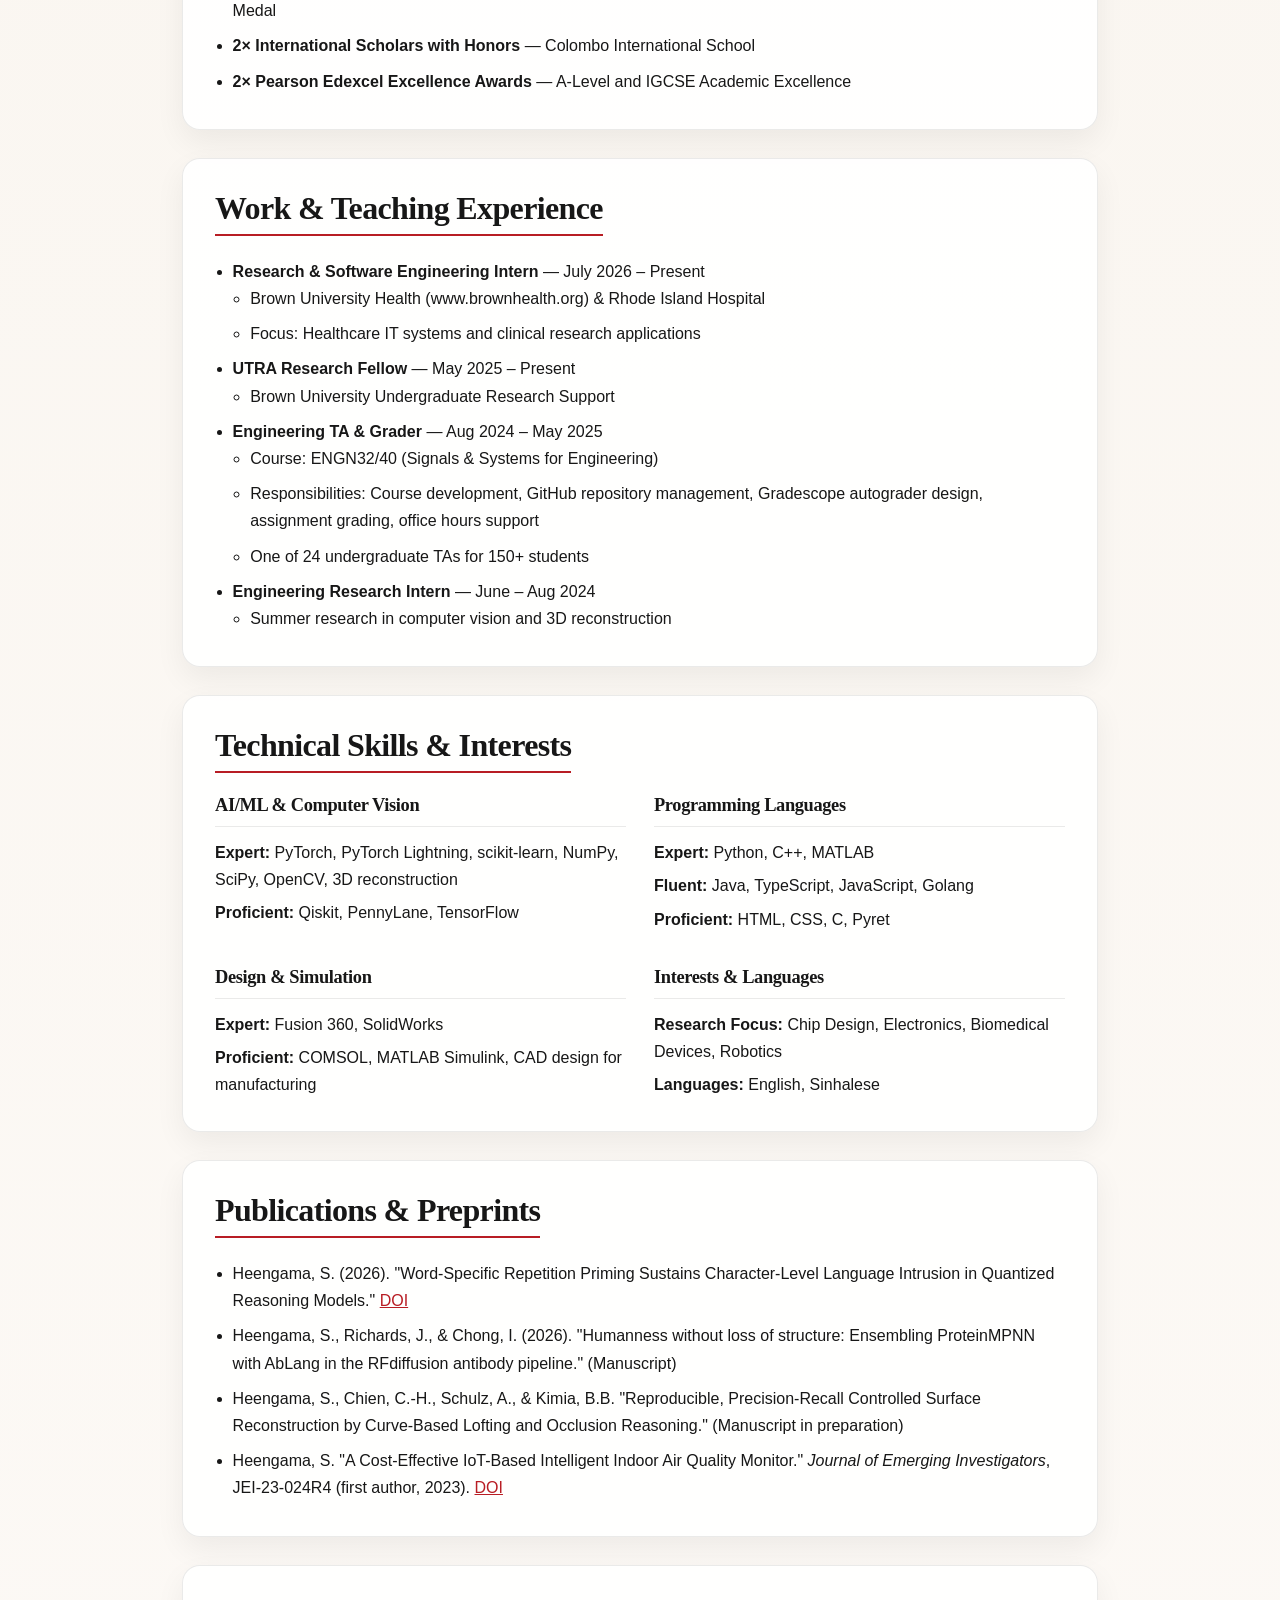
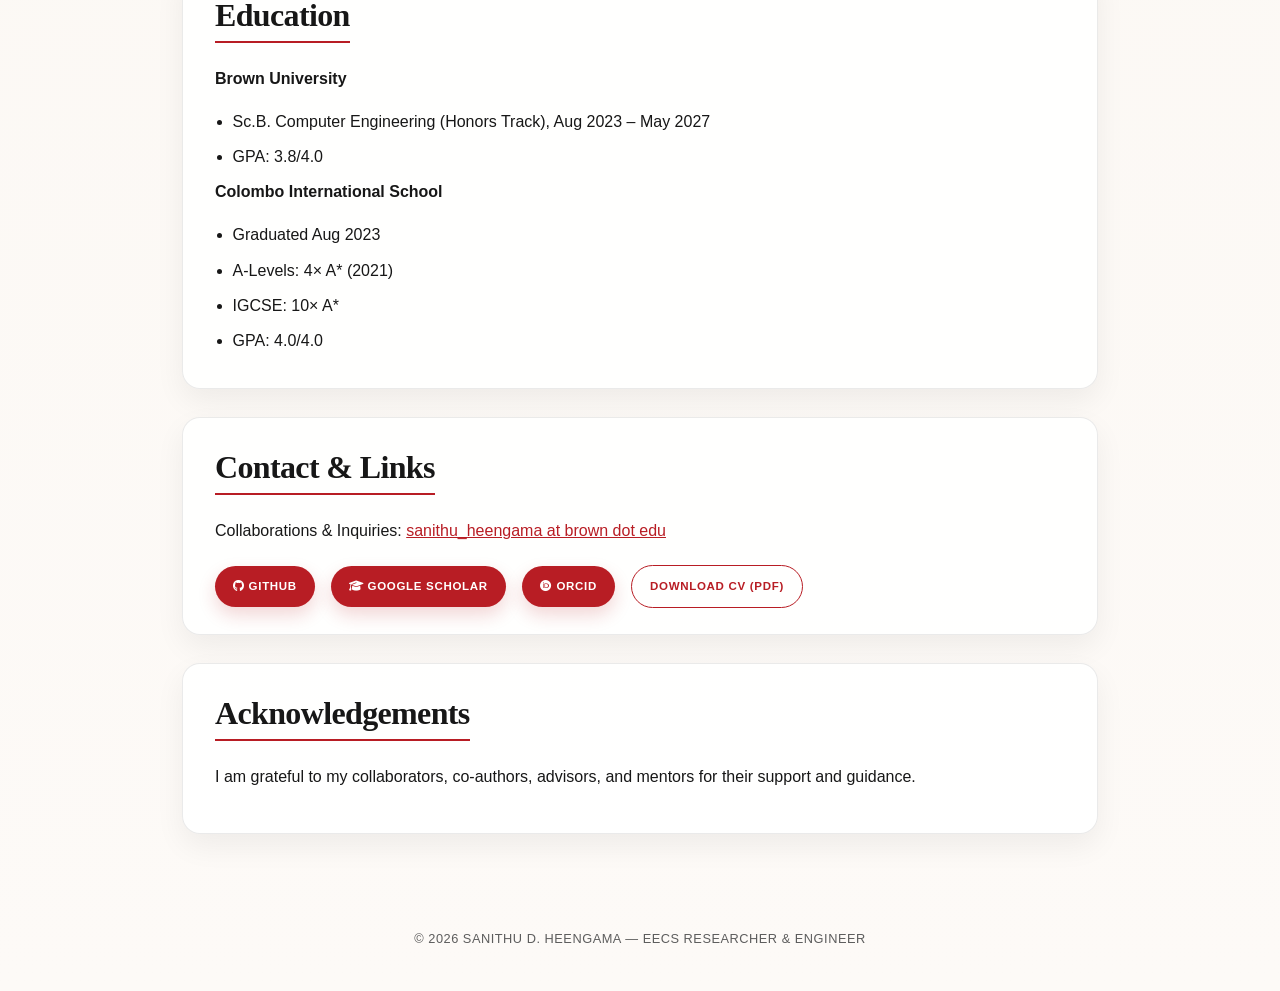
==== commit dab78f66: "Update index.html" ====
--- a/index.html
+++ b/index.html
@@ -257,7 +257,7 @@
 
     <section id="contact" class="card" data-reveal>
       <h2>Contact & Links</h2>
-      <p>Collaborations & Inquiries: <a href="mailto:sanithu_heengama@brown.edu">sanithu_heengama at brown dot edu</a></p>
+      <p>Collaborations & Inquiries: <a href=>sanithu_heengama at brown dot edu</a></p>
        <div class="contact-links" style="margin-top: 20px; display: flex; gap: 16px; align-items: center; flex-wrap: wrap;">
         <a class="btn" href="https://github.com/sanithuheen" target="_blank" title="GitHub">
           <i class="fab fa-github"></i> GitHub
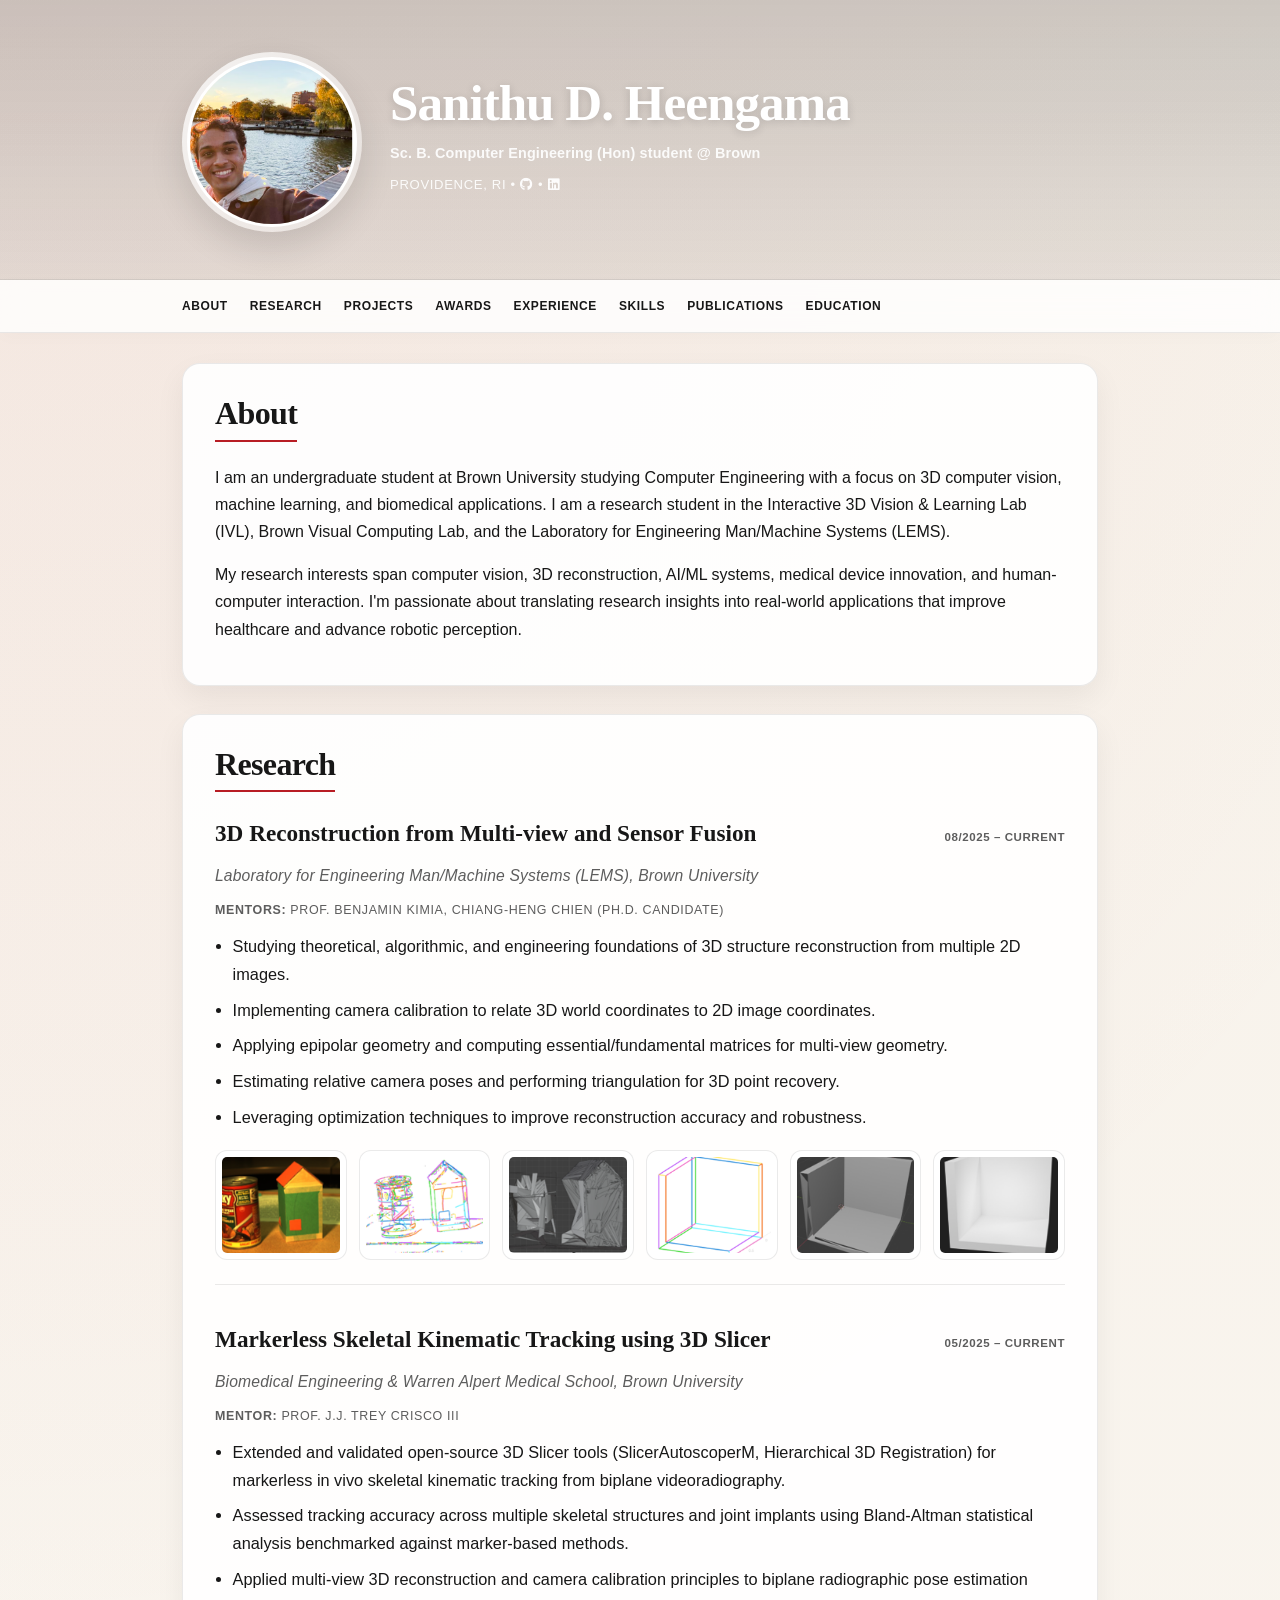
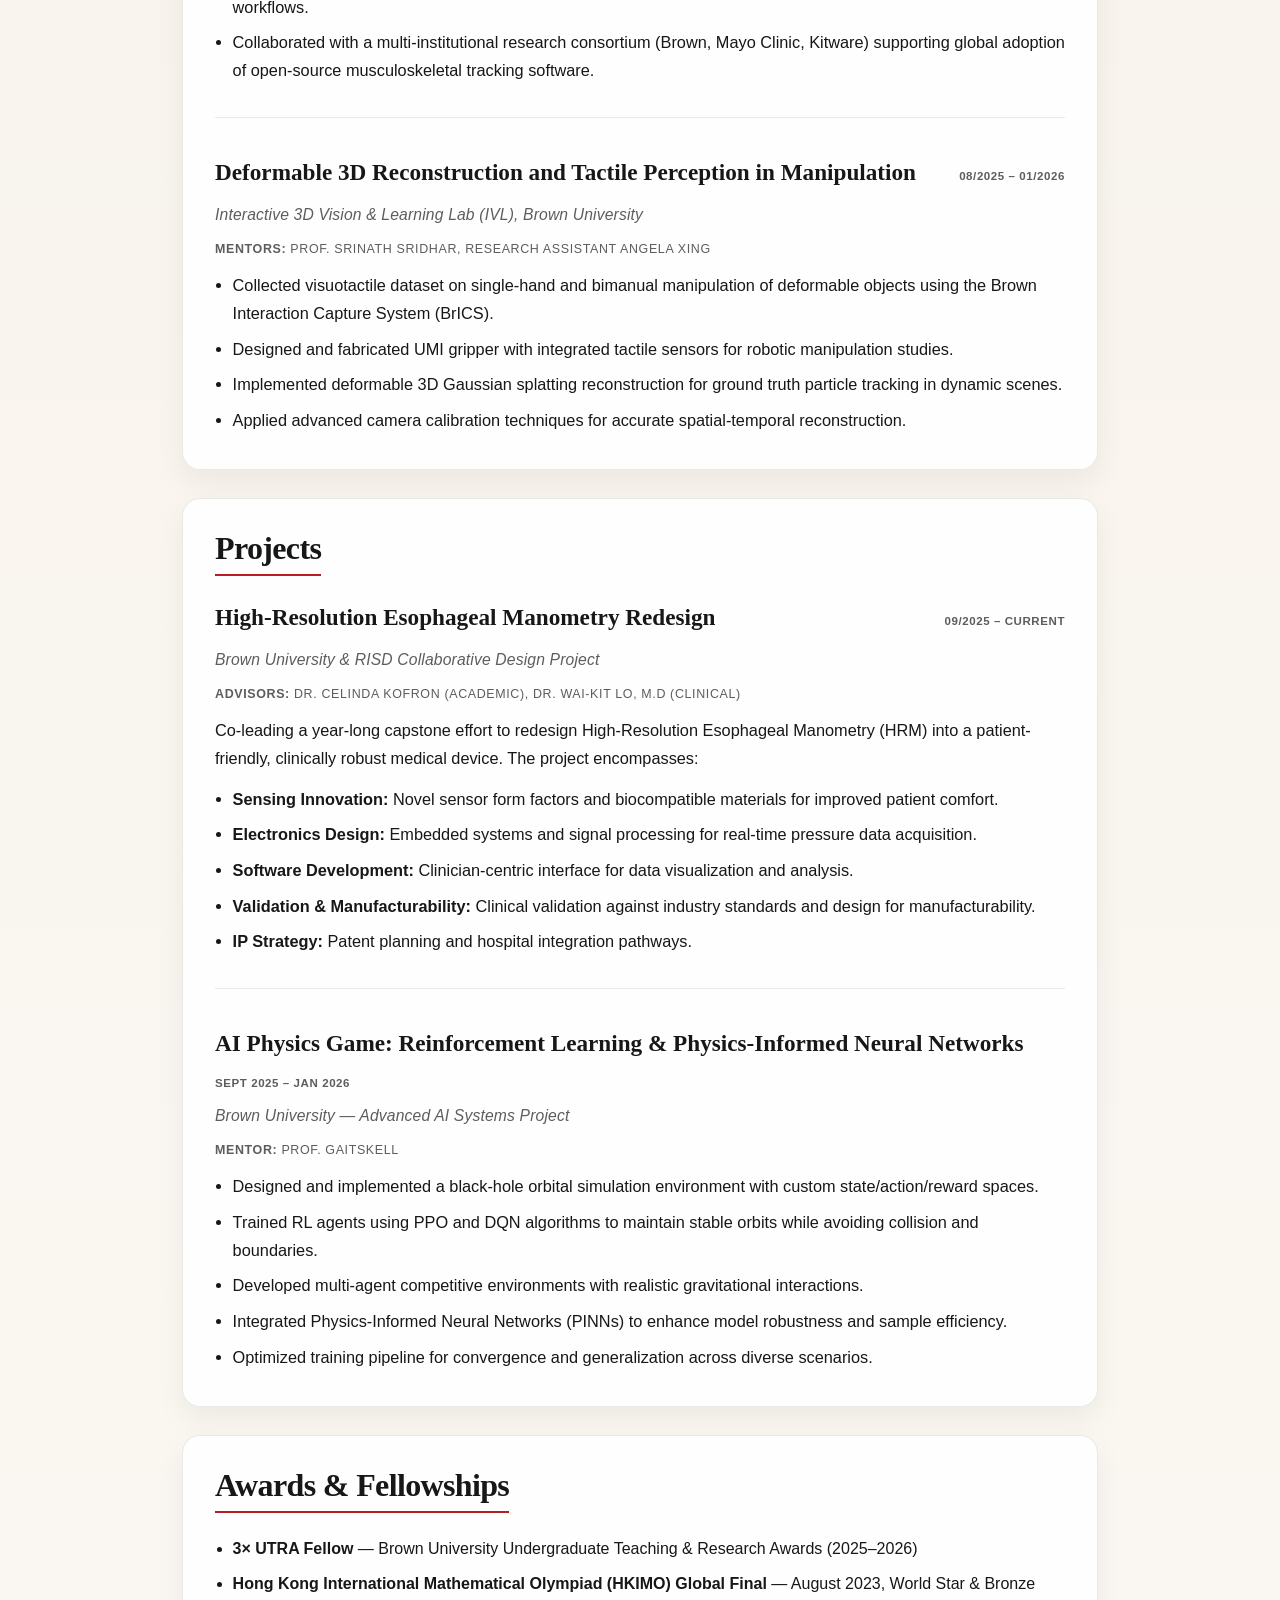
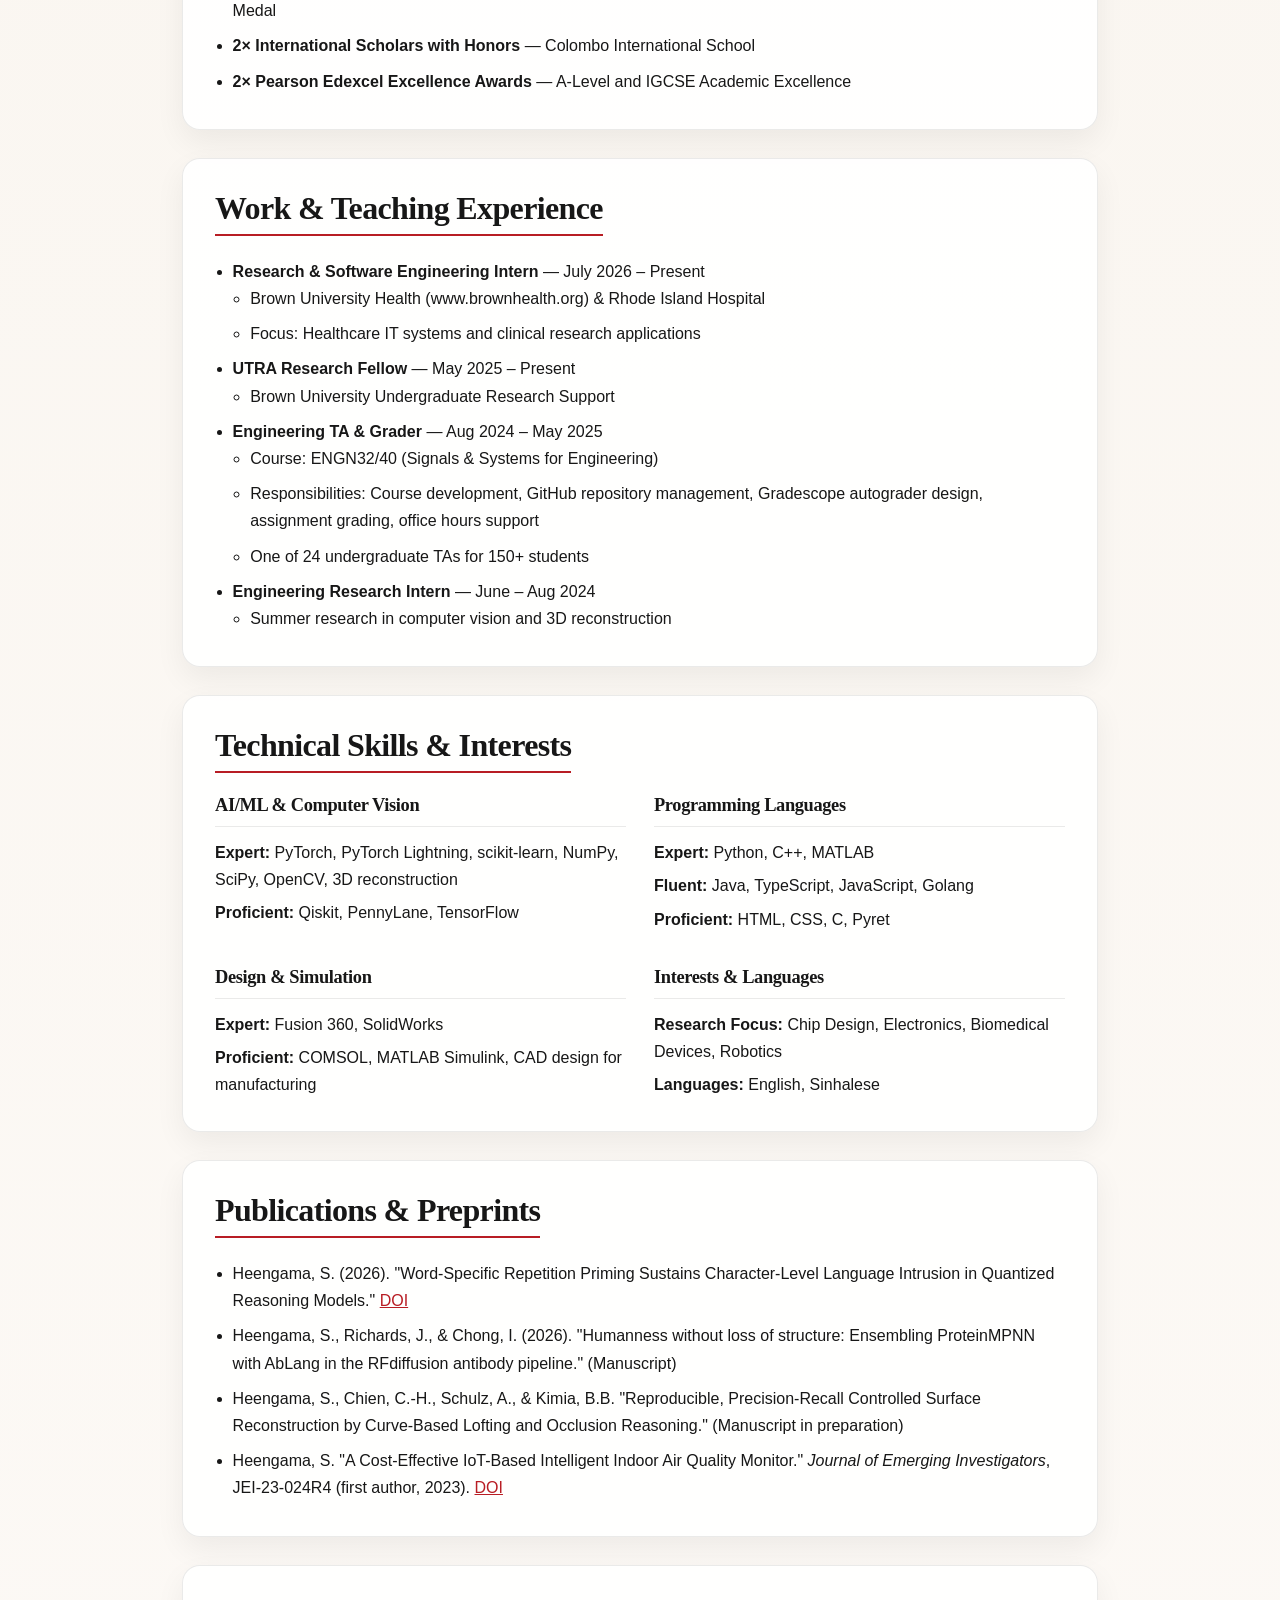
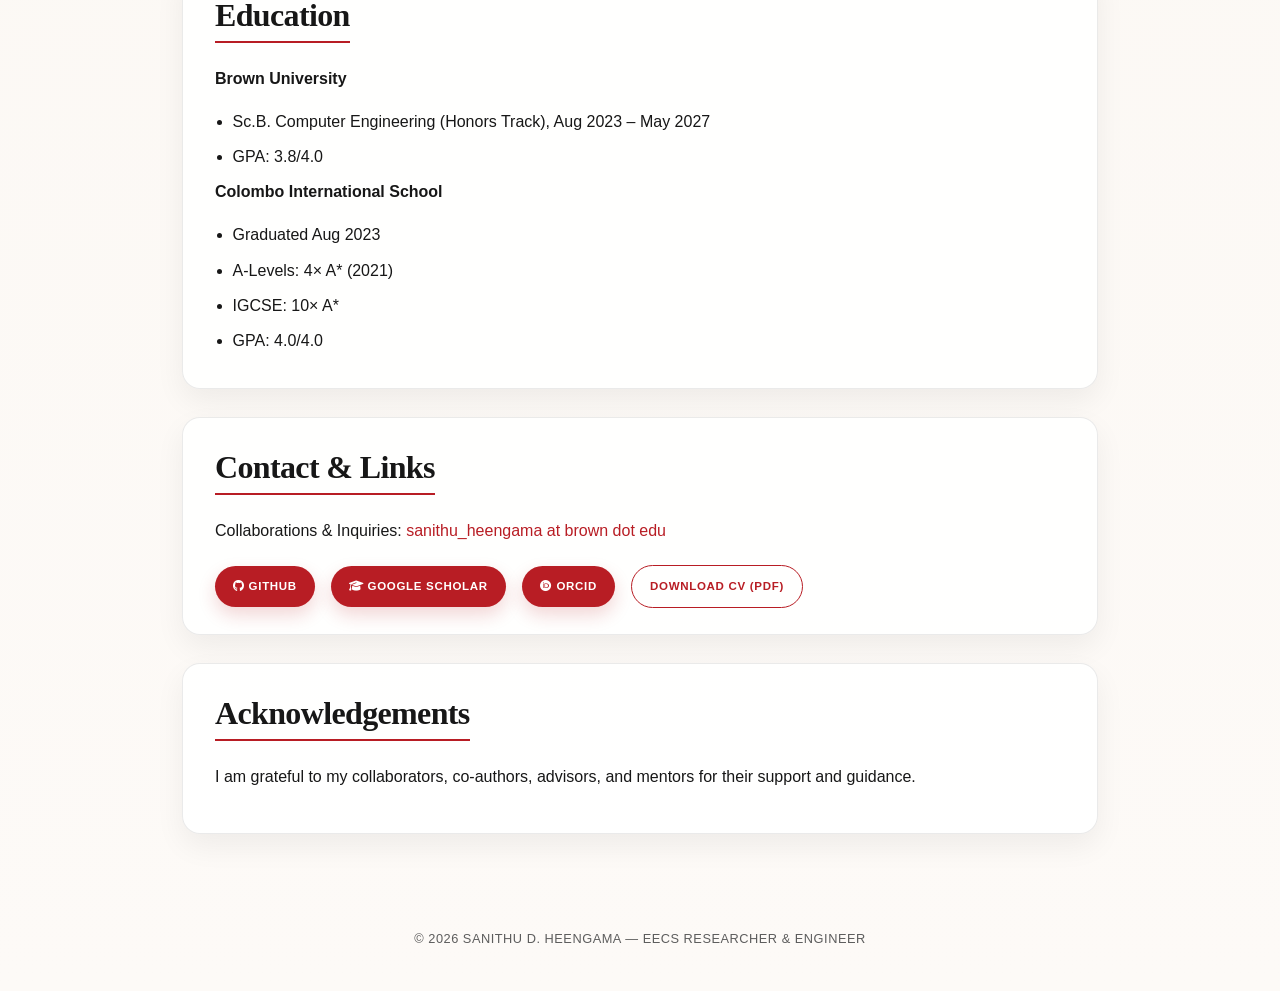
==== commit 75beefa7: "Update index.html" ====
--- a/index.html
+++ b/index.html
@@ -257,7 +257,7 @@
 
     <section id="contact" class="card" data-reveal>
       <h2>Contact & Links</h2>
-      <p>Collaborations & Inquiries: <a href=>sanithu_heengama at brown dot edu</a></p>
+      <p>Collaborations & Inquiries: <a>sanithu_heengama at brown dot edu</a></p>
        <div class="contact-links" style="margin-top: 20px; display: flex; gap: 16px; align-items: center; flex-wrap: wrap;">
         <a class="btn" href="https://github.com/sanithuheen" target="_blank" title="GitHub">
           <i class="fab fa-github"></i> GitHub
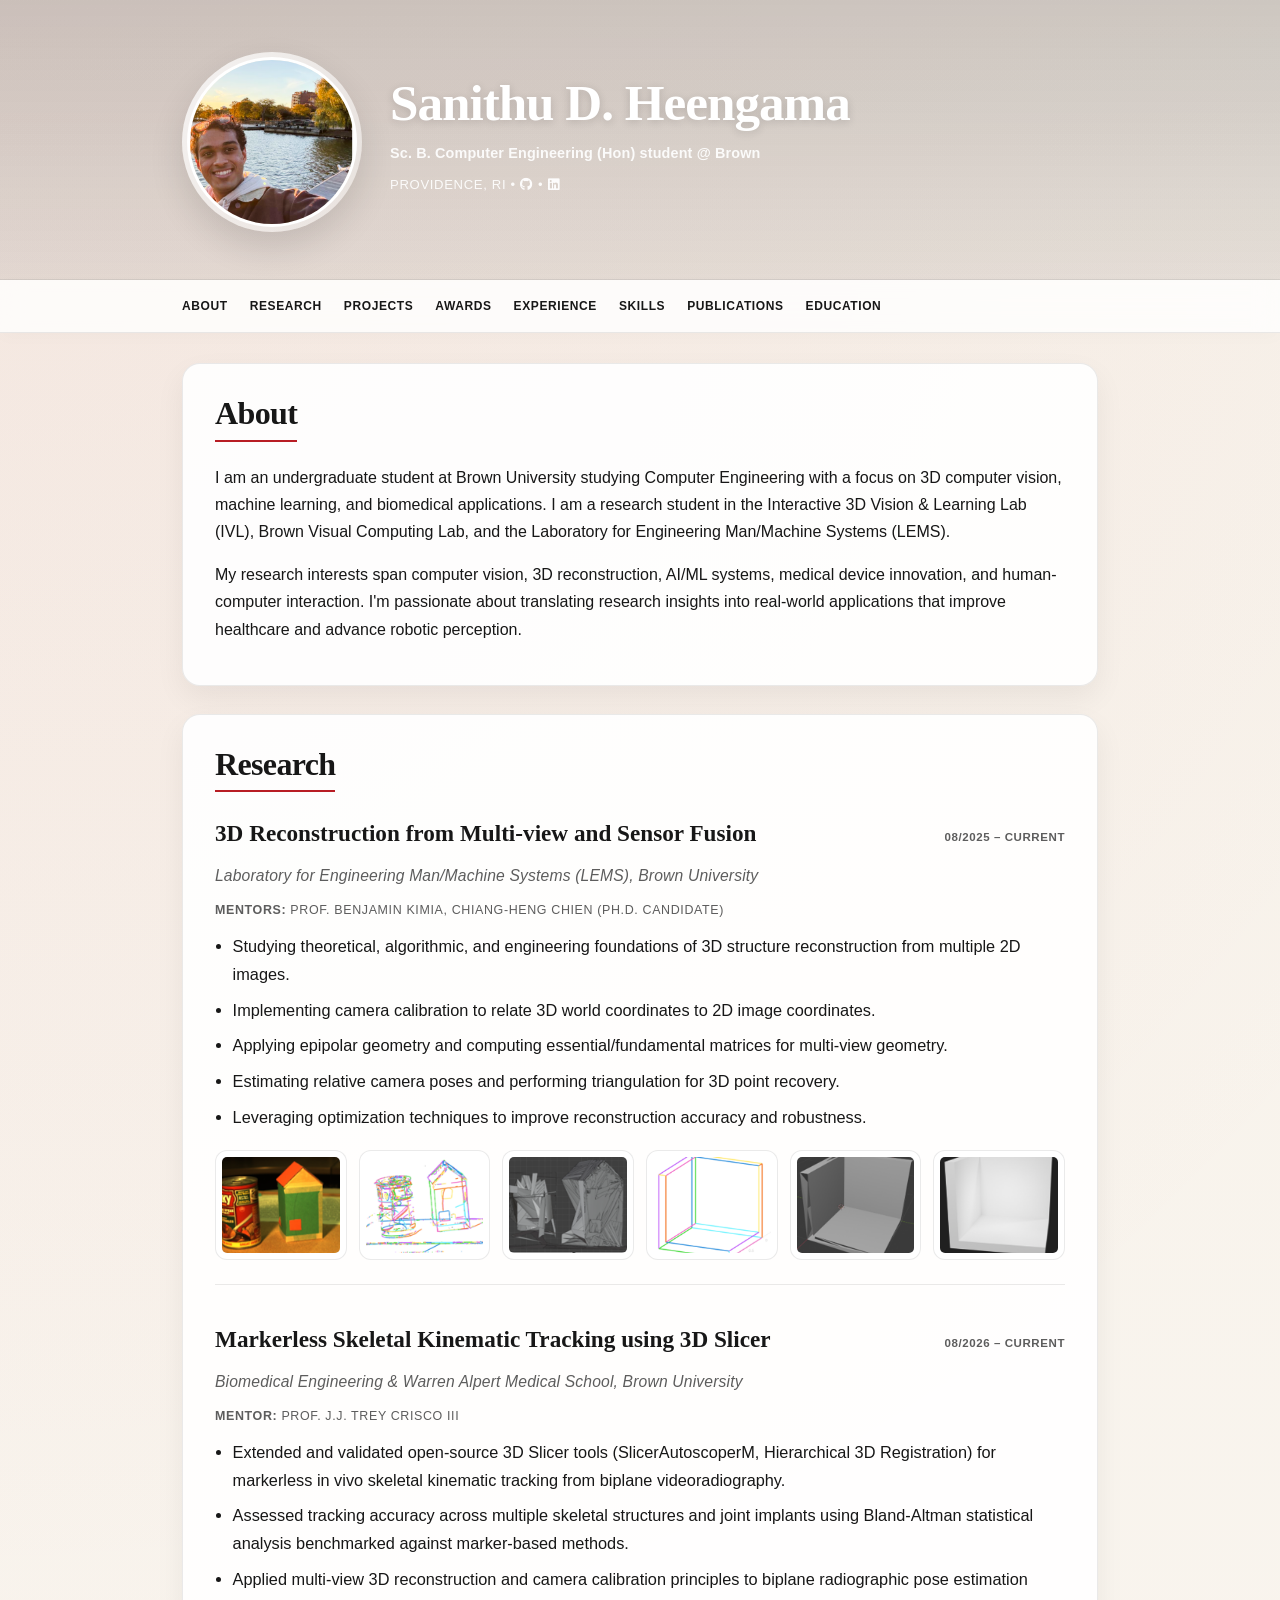
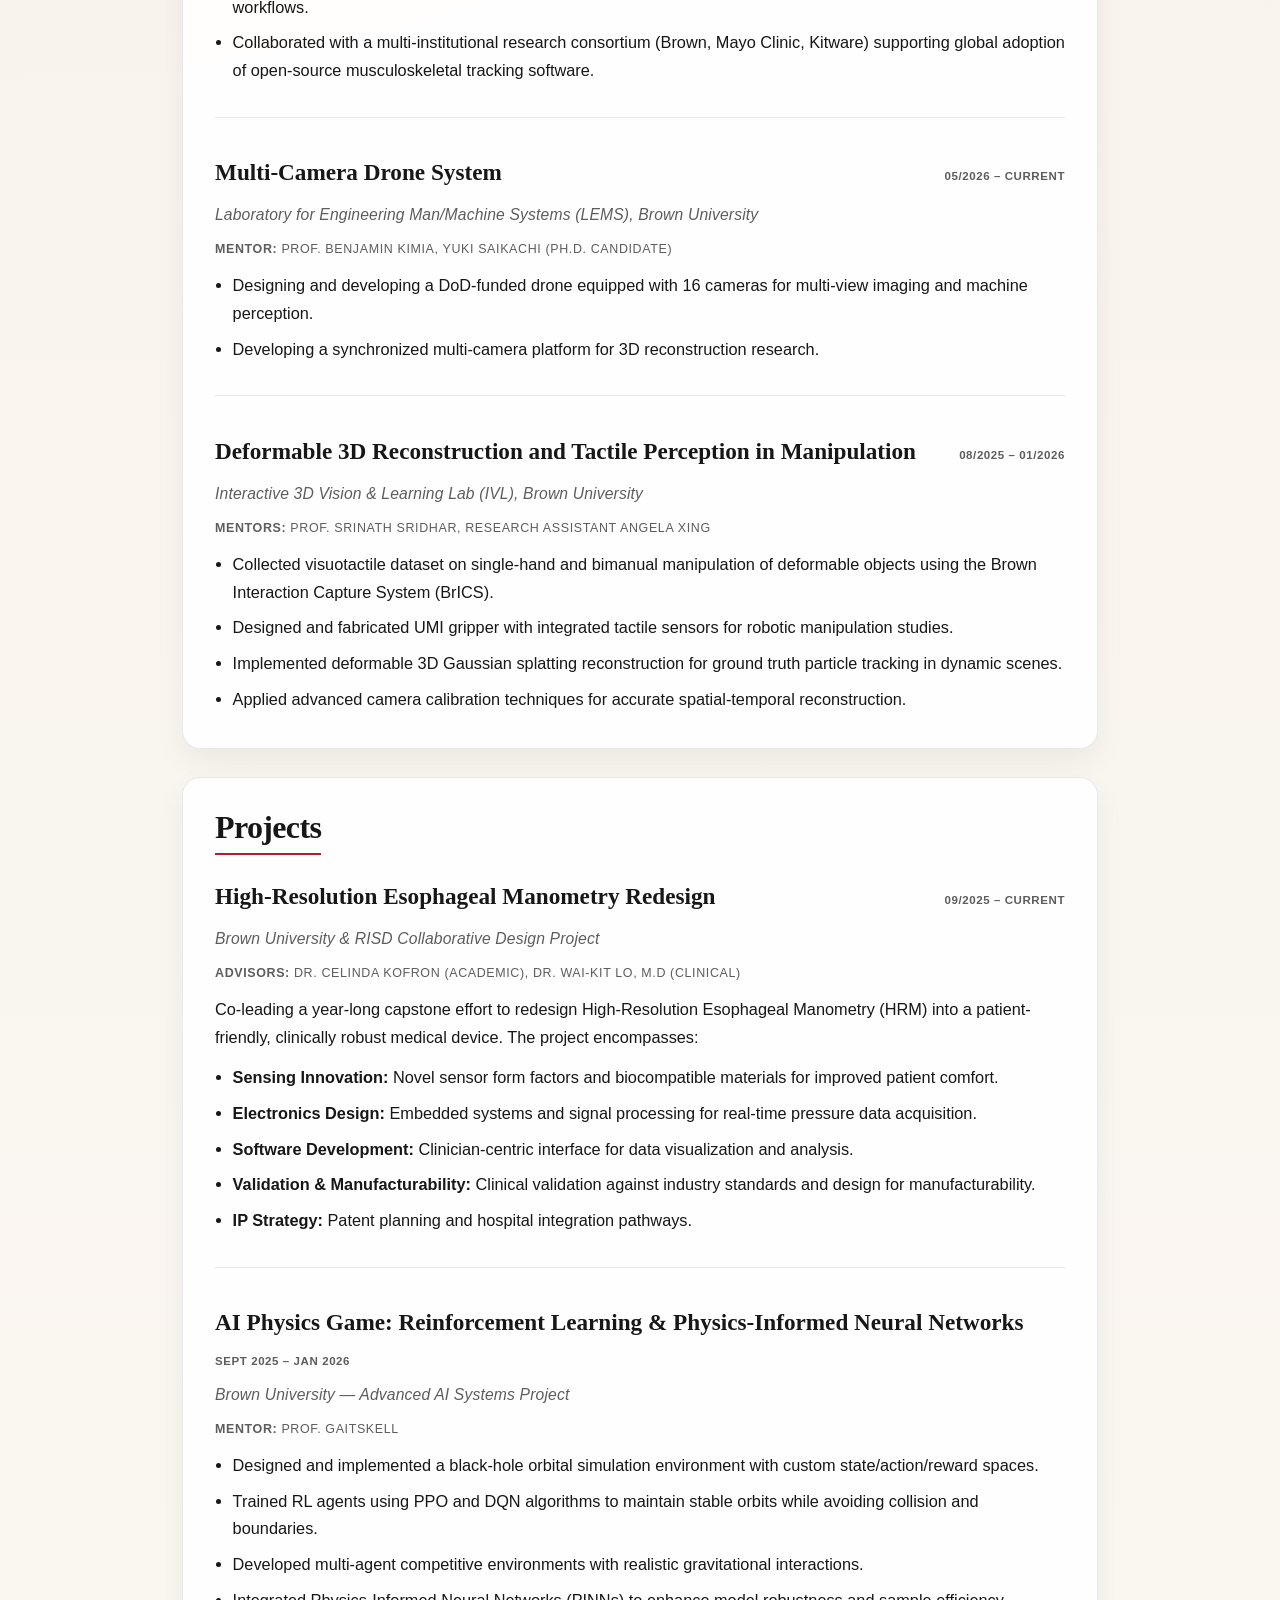
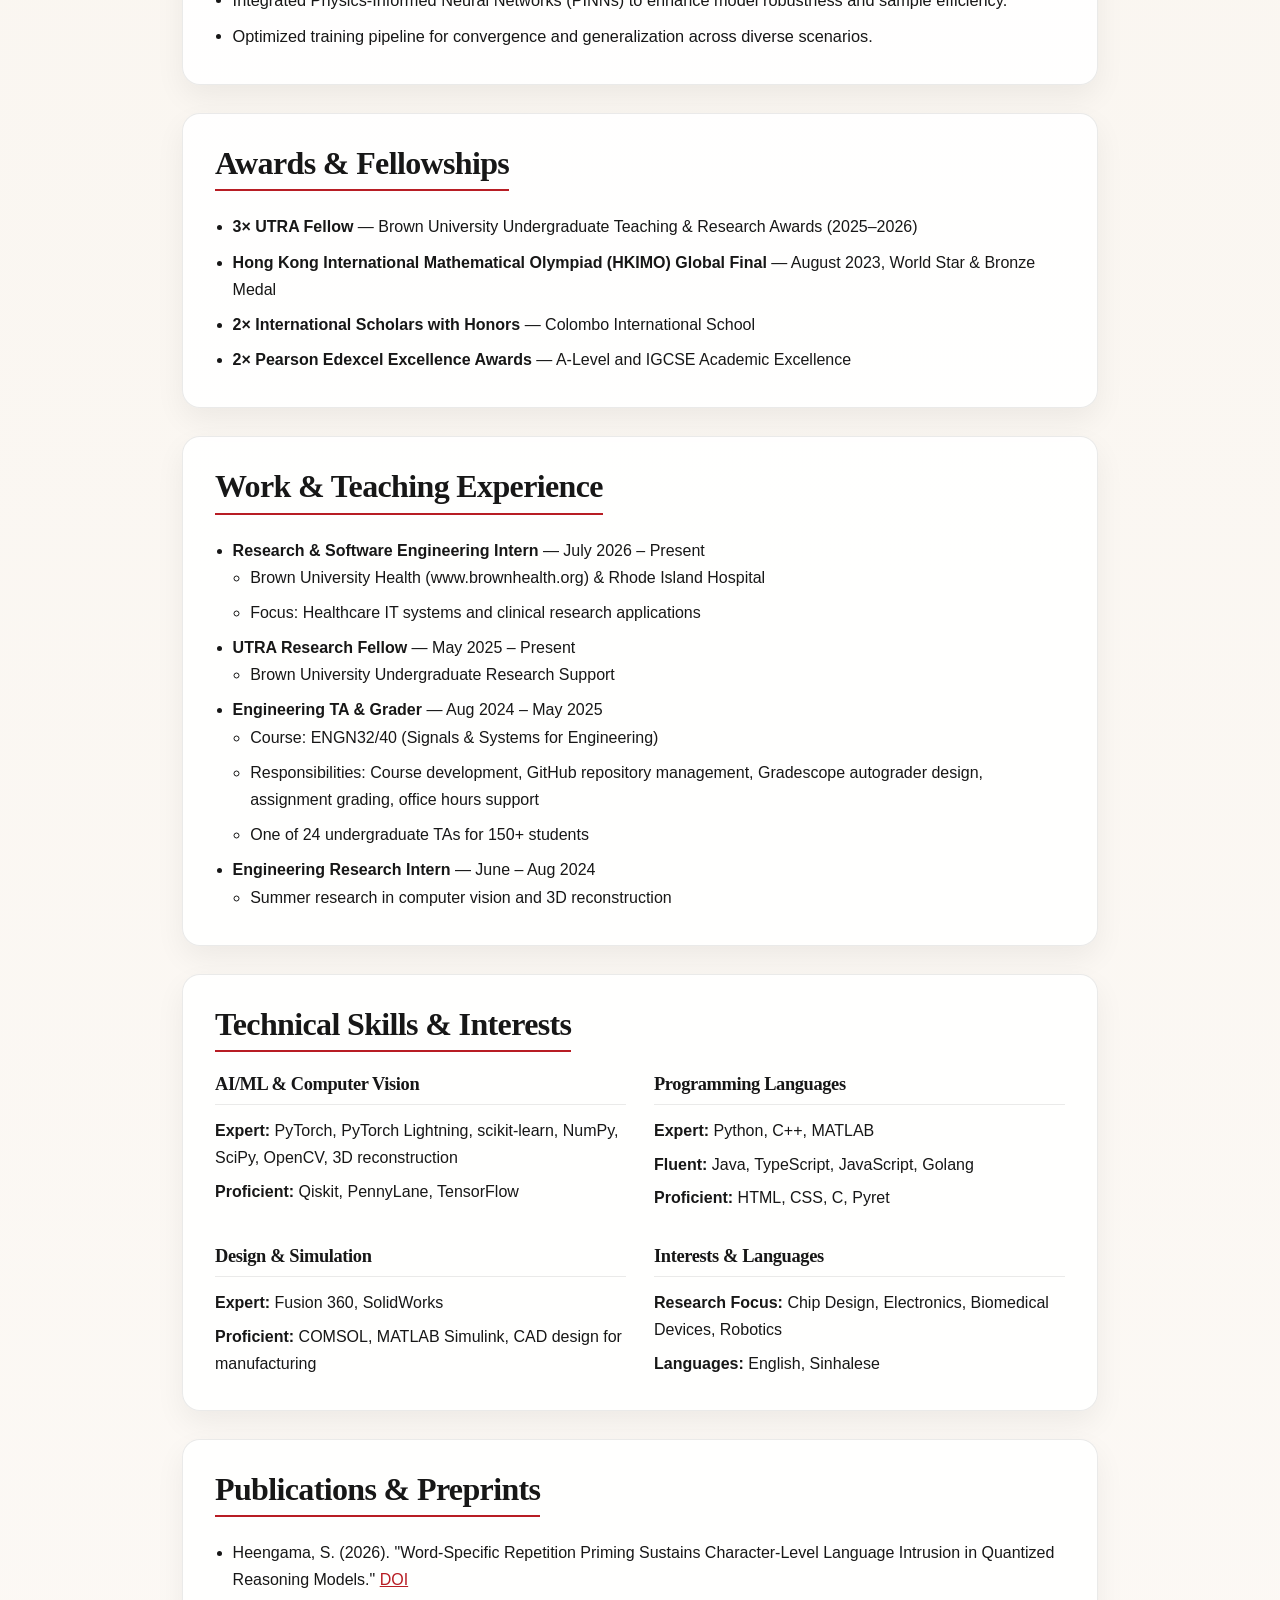
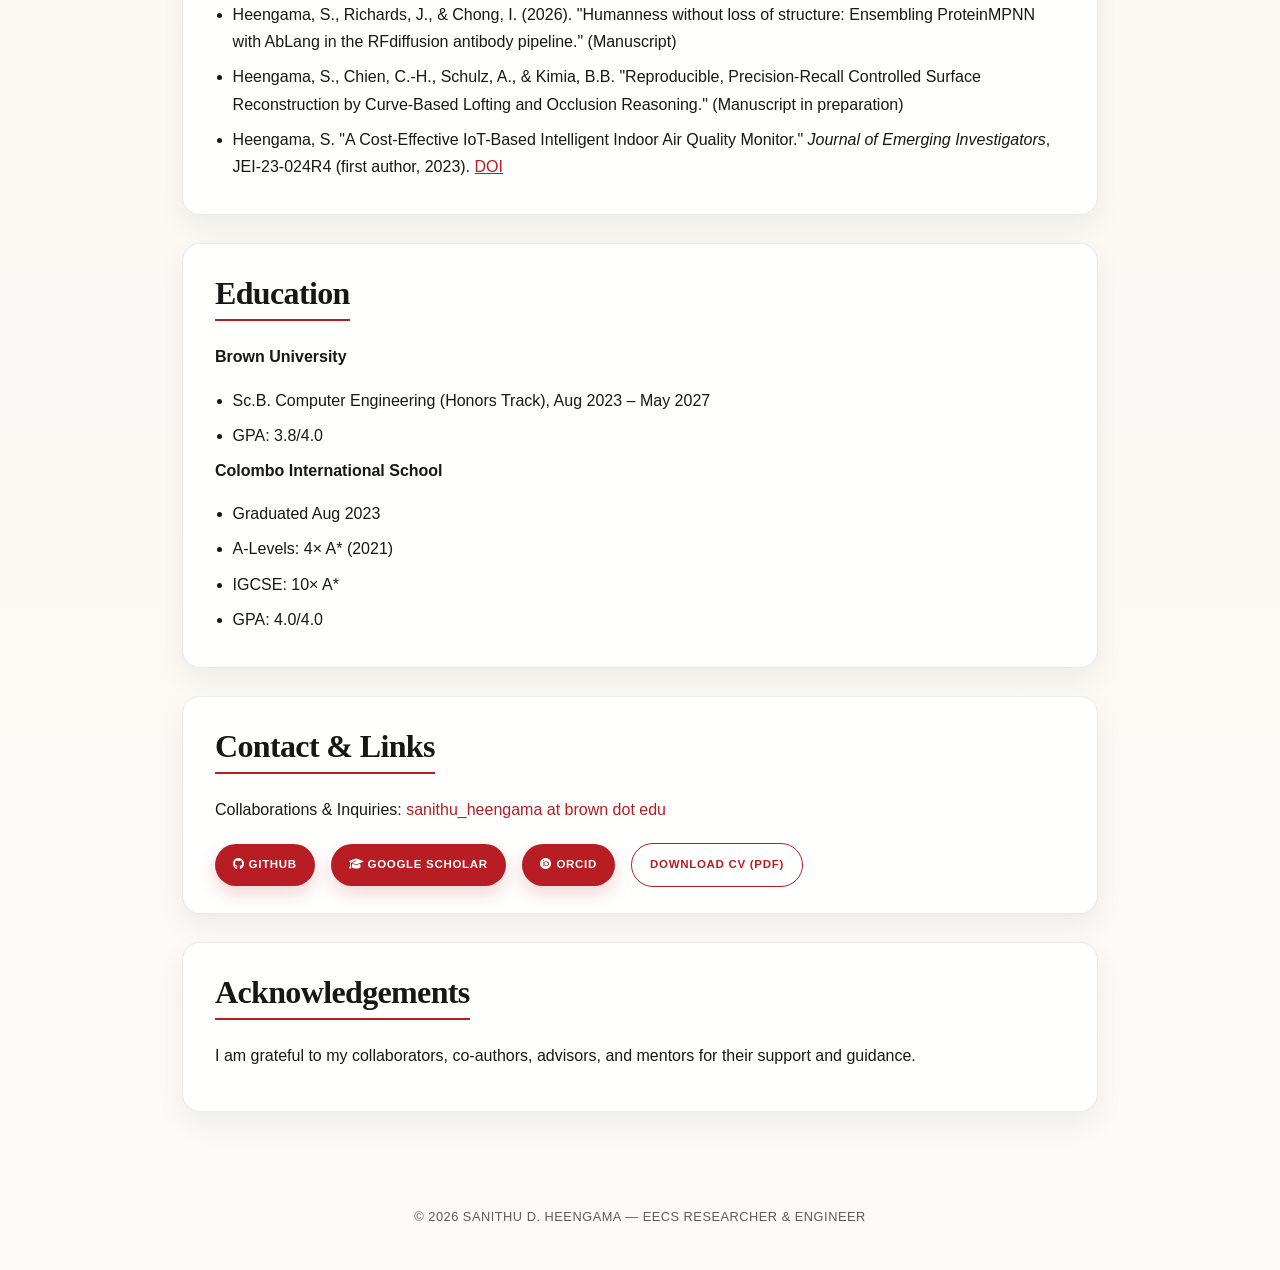
==== commit a17167ab: "Update index.html" ====
--- a/index.html
+++ b/index.html
@@ -82,7 +82,7 @@
       <div class="project-item">
         <div class="project-header">
           <div class="project-title">Markerless Skeletal Kinematic Tracking using 3D Slicer</div>
-          <div class="project-date">05/2025 – Current</div>
+          <div class="project-date">08/2026 – Current</div>
         </div>
         <div class="project-subtitle">Biomedical Engineering & Warren Alpert Medical School, Brown University</div>
         <div class="mentors"><strong>Mentor:</strong> Prof. J.J. Trey Crisco III</div>
@@ -95,7 +95,20 @@
           </ul>
         </div>
       </div>
-
+<div class="project-item">
+        <div class="project-header">
+          <div class="project-title">Multi-Camera Drone System</div>
+          <div class="project-date">05/2026 – Current</div>
+        </div>
+        <div class="project-subtitle">Laboratory for Engineering Man/Machine Systems (LEMS), Brown University</div>
+        <div class="mentors"><strong>Mentor:</strong> Prof. Benjamin Kimia, Yuki Saikachi (Ph.D. Candidate)</div>
+        <div class="project-content">
+          <ul>
+            <li>Designing and developing a DoD-funded drone equipped with 16 cameras for multi-view imaging and machine perception.</li>
+            <li>Developing a synchronized multi-camera platform for 3D reconstruction research.</li>
+          </ul>
+        </div>
+      </div>
       <div class="project-item">
         <div class="project-header">
           <div class="project-title">Deformable 3D Reconstruction and Tactile Perception in Manipulation</div>
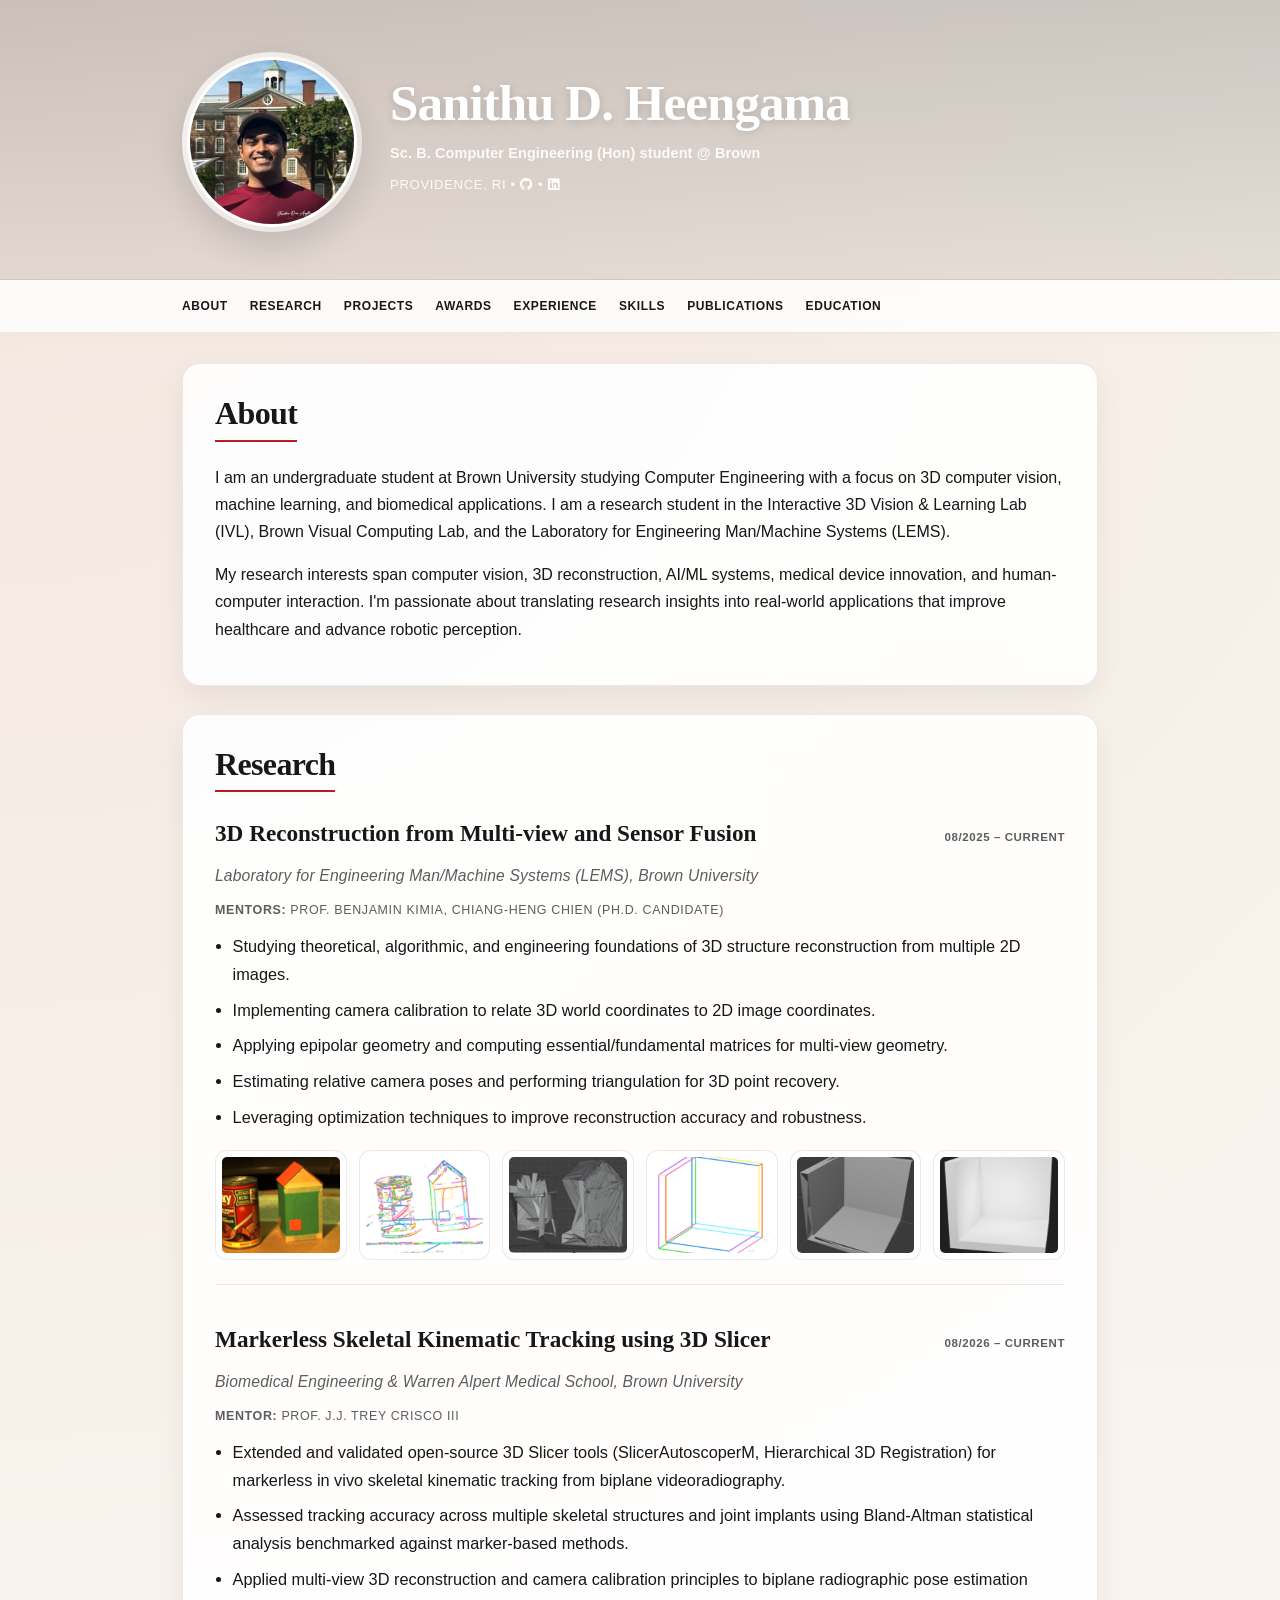
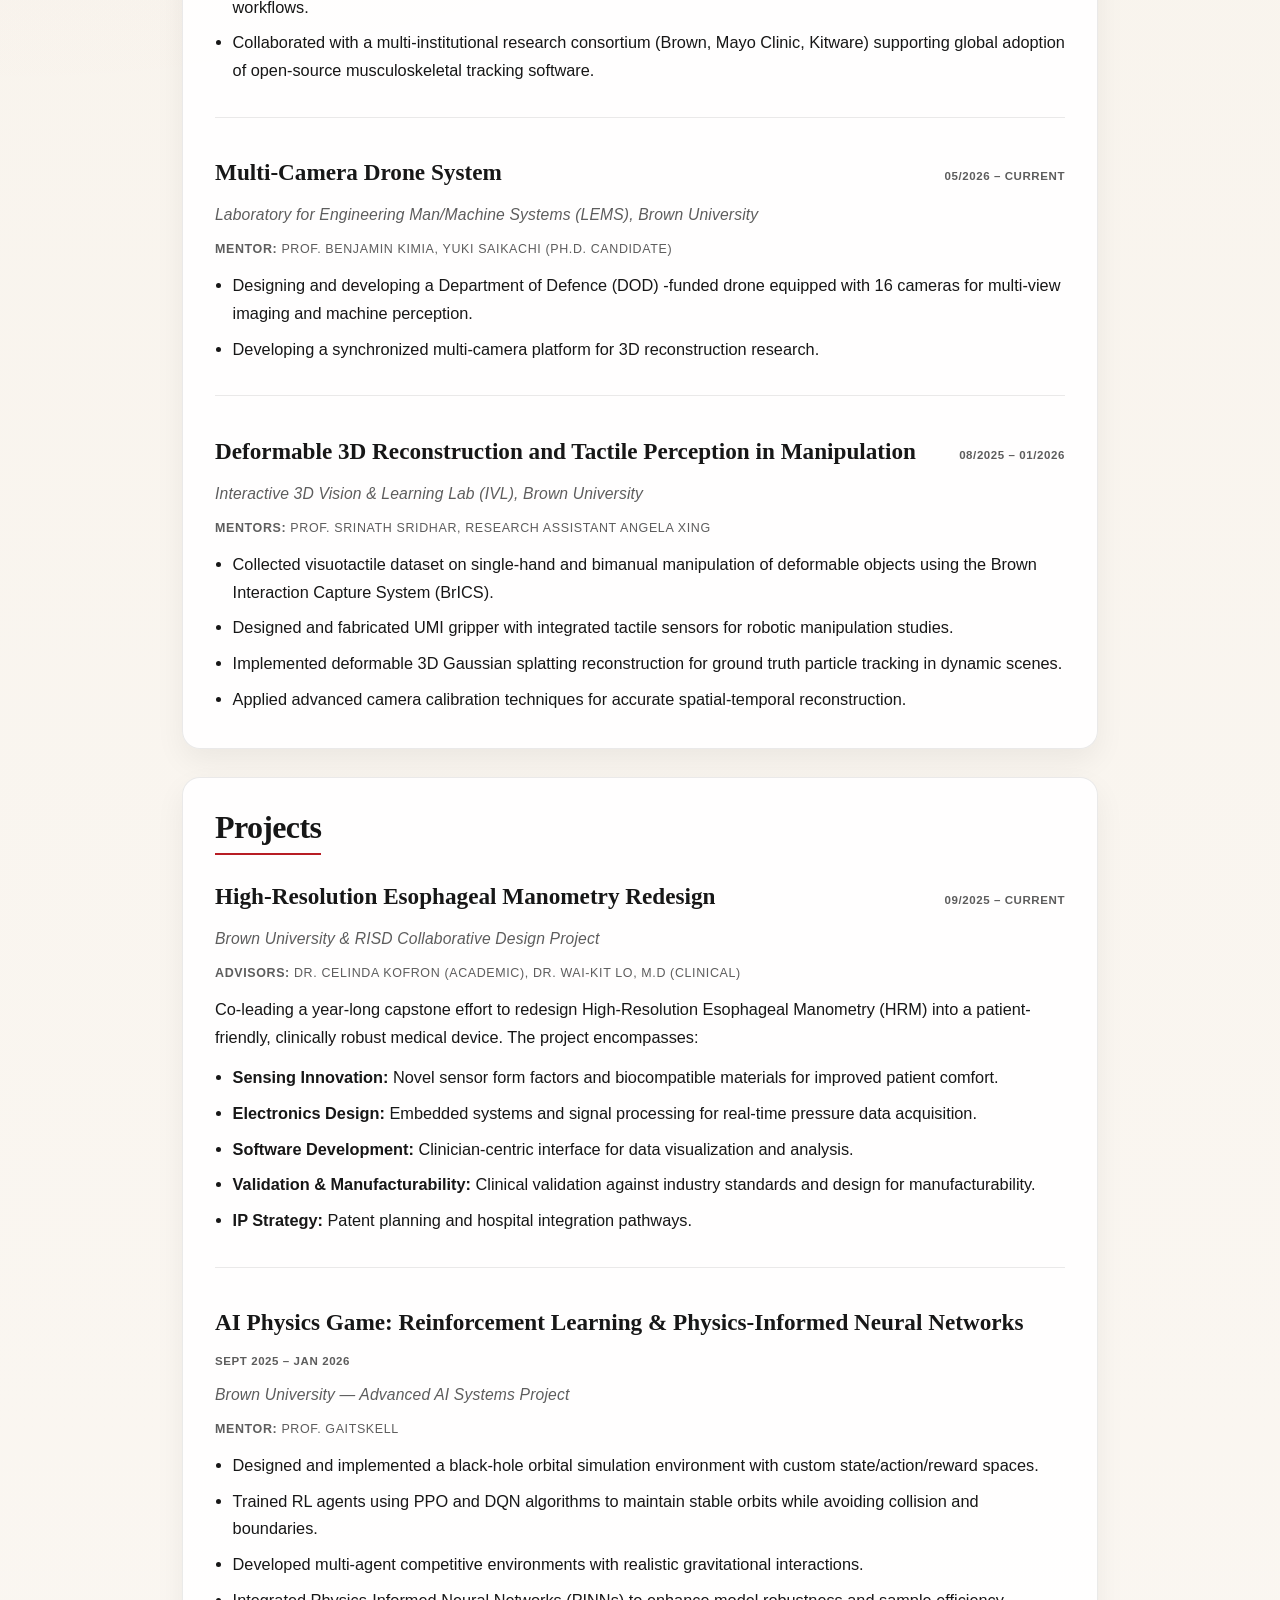
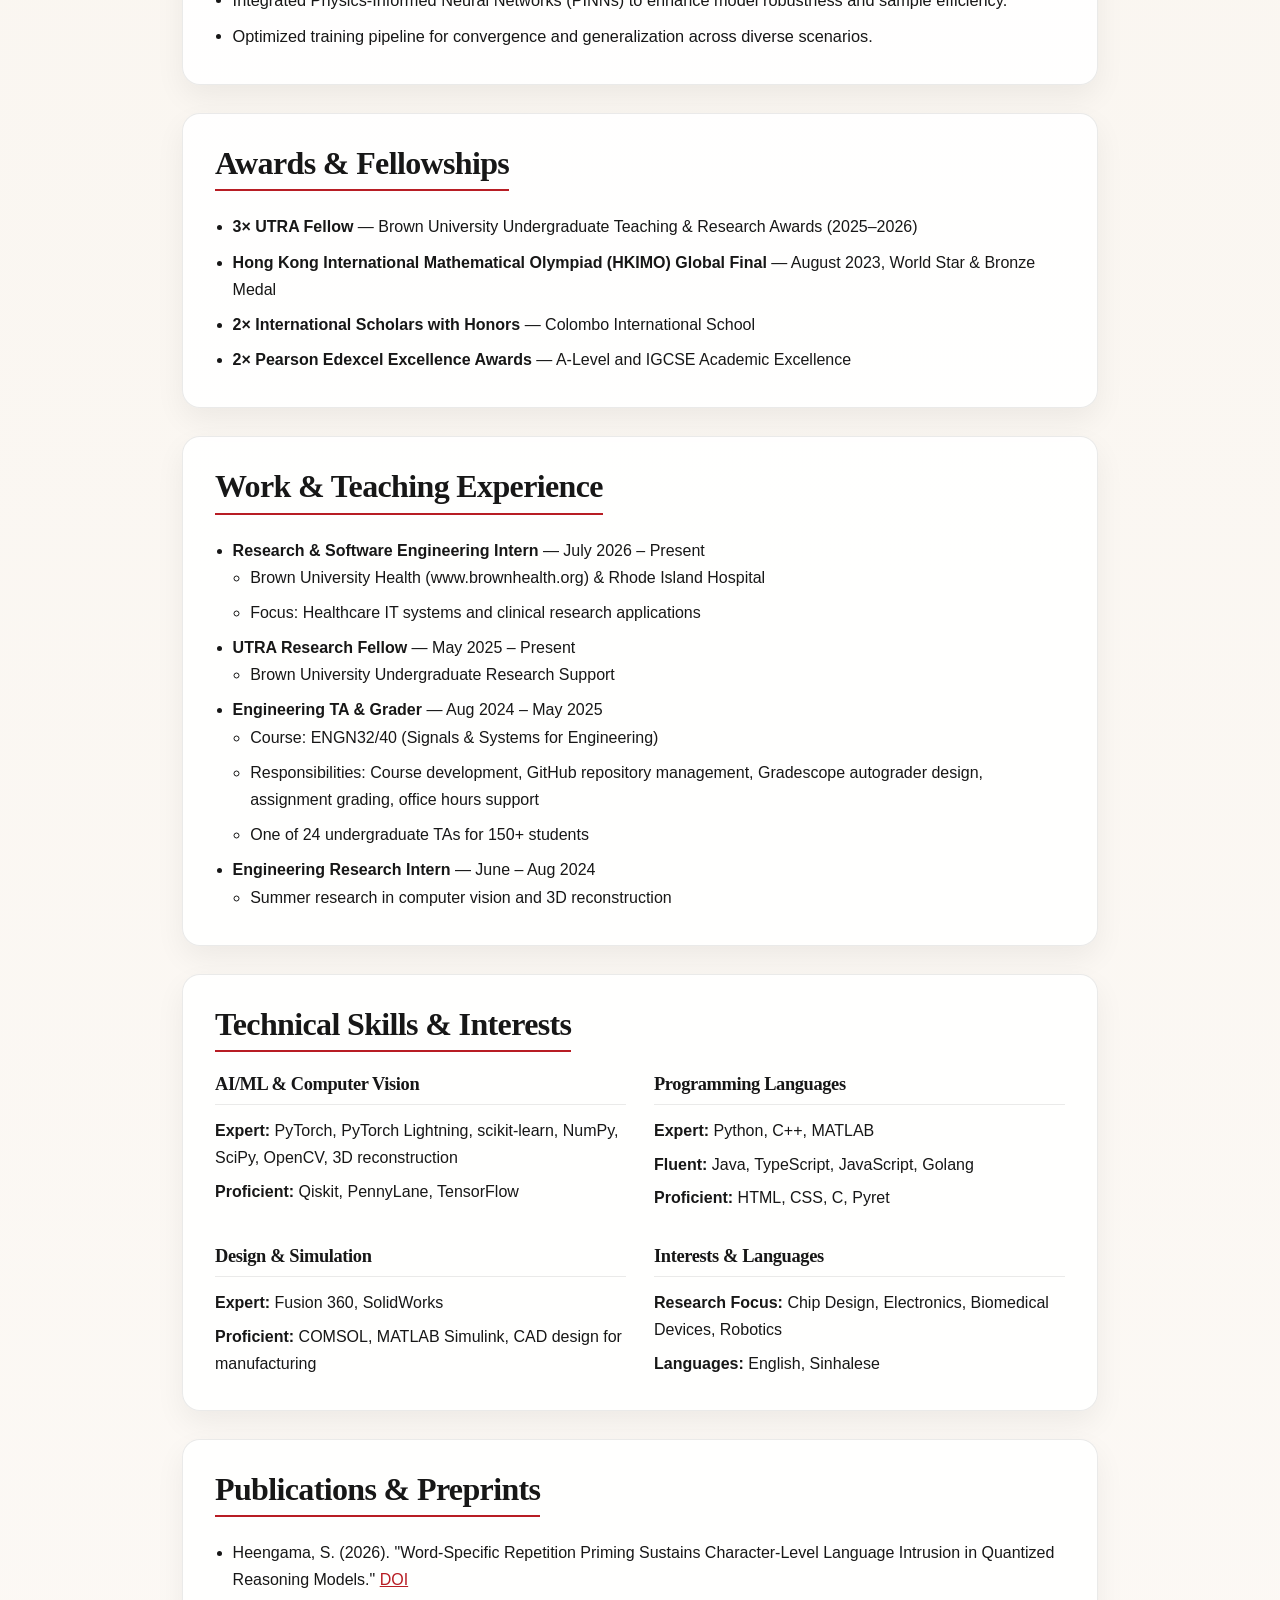
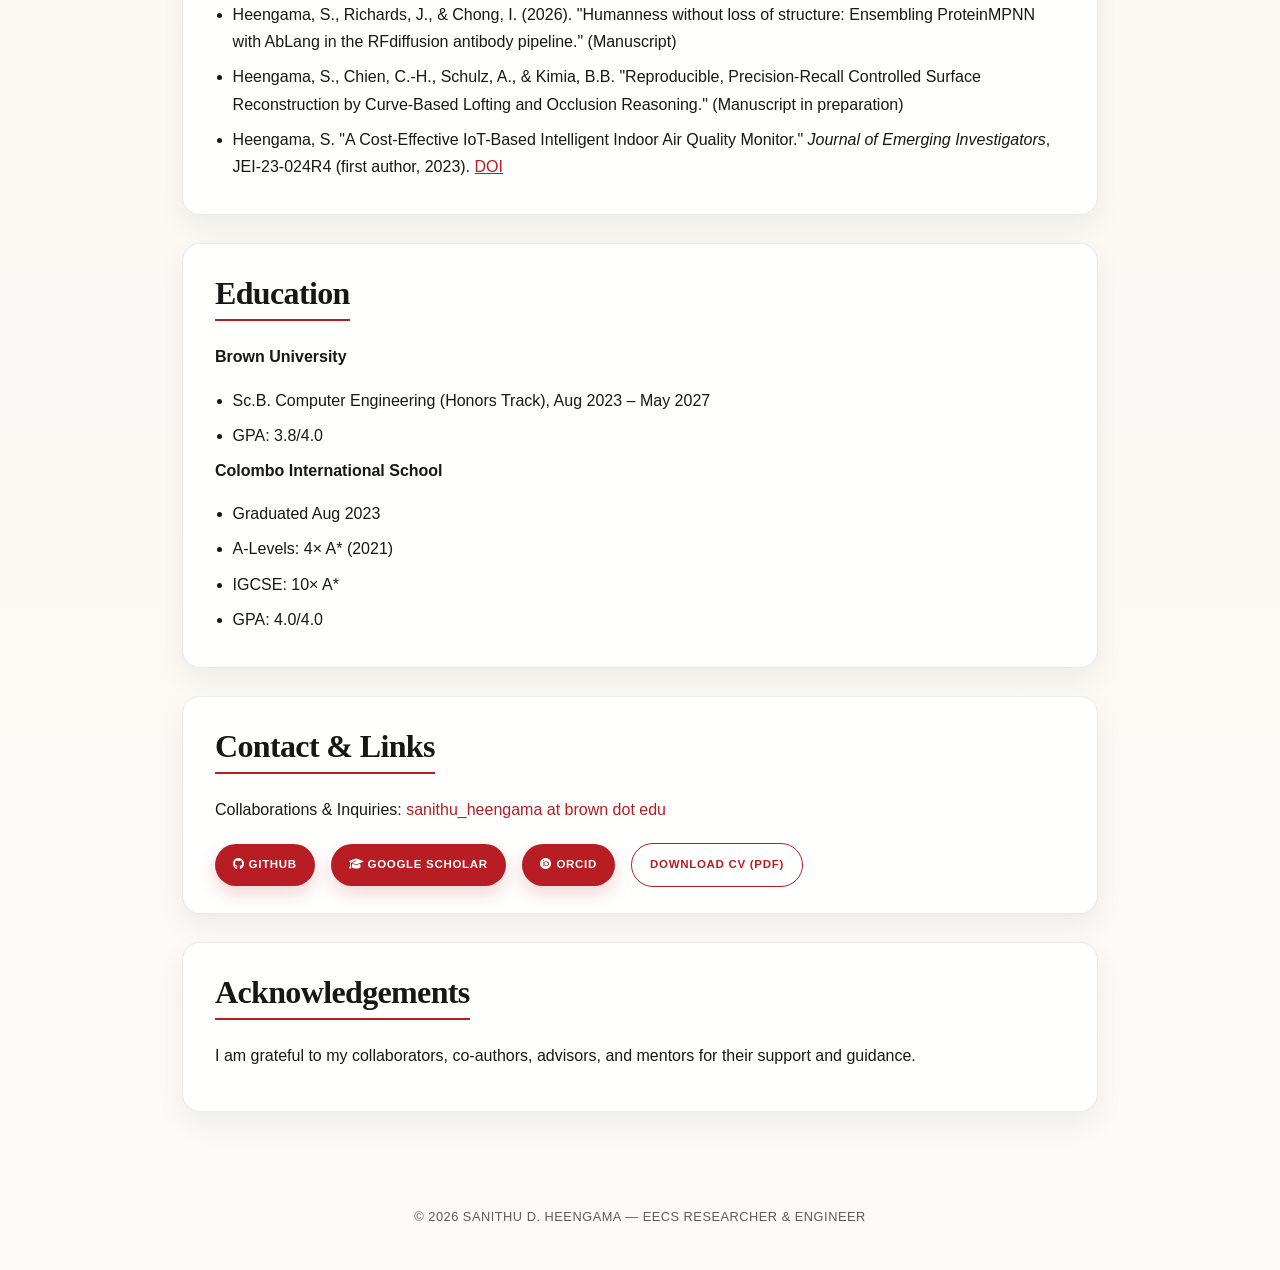
==== commit ea29784f: "Update index.html" ====
--- a/index.html
+++ b/index.html
@@ -104,7 +104,7 @@
         <div class="mentors"><strong>Mentor:</strong> Prof. Benjamin Kimia, Yuki Saikachi (Ph.D. Candidate)</div>
         <div class="project-content">
           <ul>
-            <li>Designing and developing a DoD-funded drone equipped with 16 cameras for multi-view imaging and machine perception.</li>
+            <li>Designing and developing a Department of Defence (DOD) -funded drone equipped with 16 cameras for multi-view imaging and machine perception.</li>
             <li>Developing a synchronized multi-camera platform for 3D reconstruction research.</li>
           </ul>
         </div>
